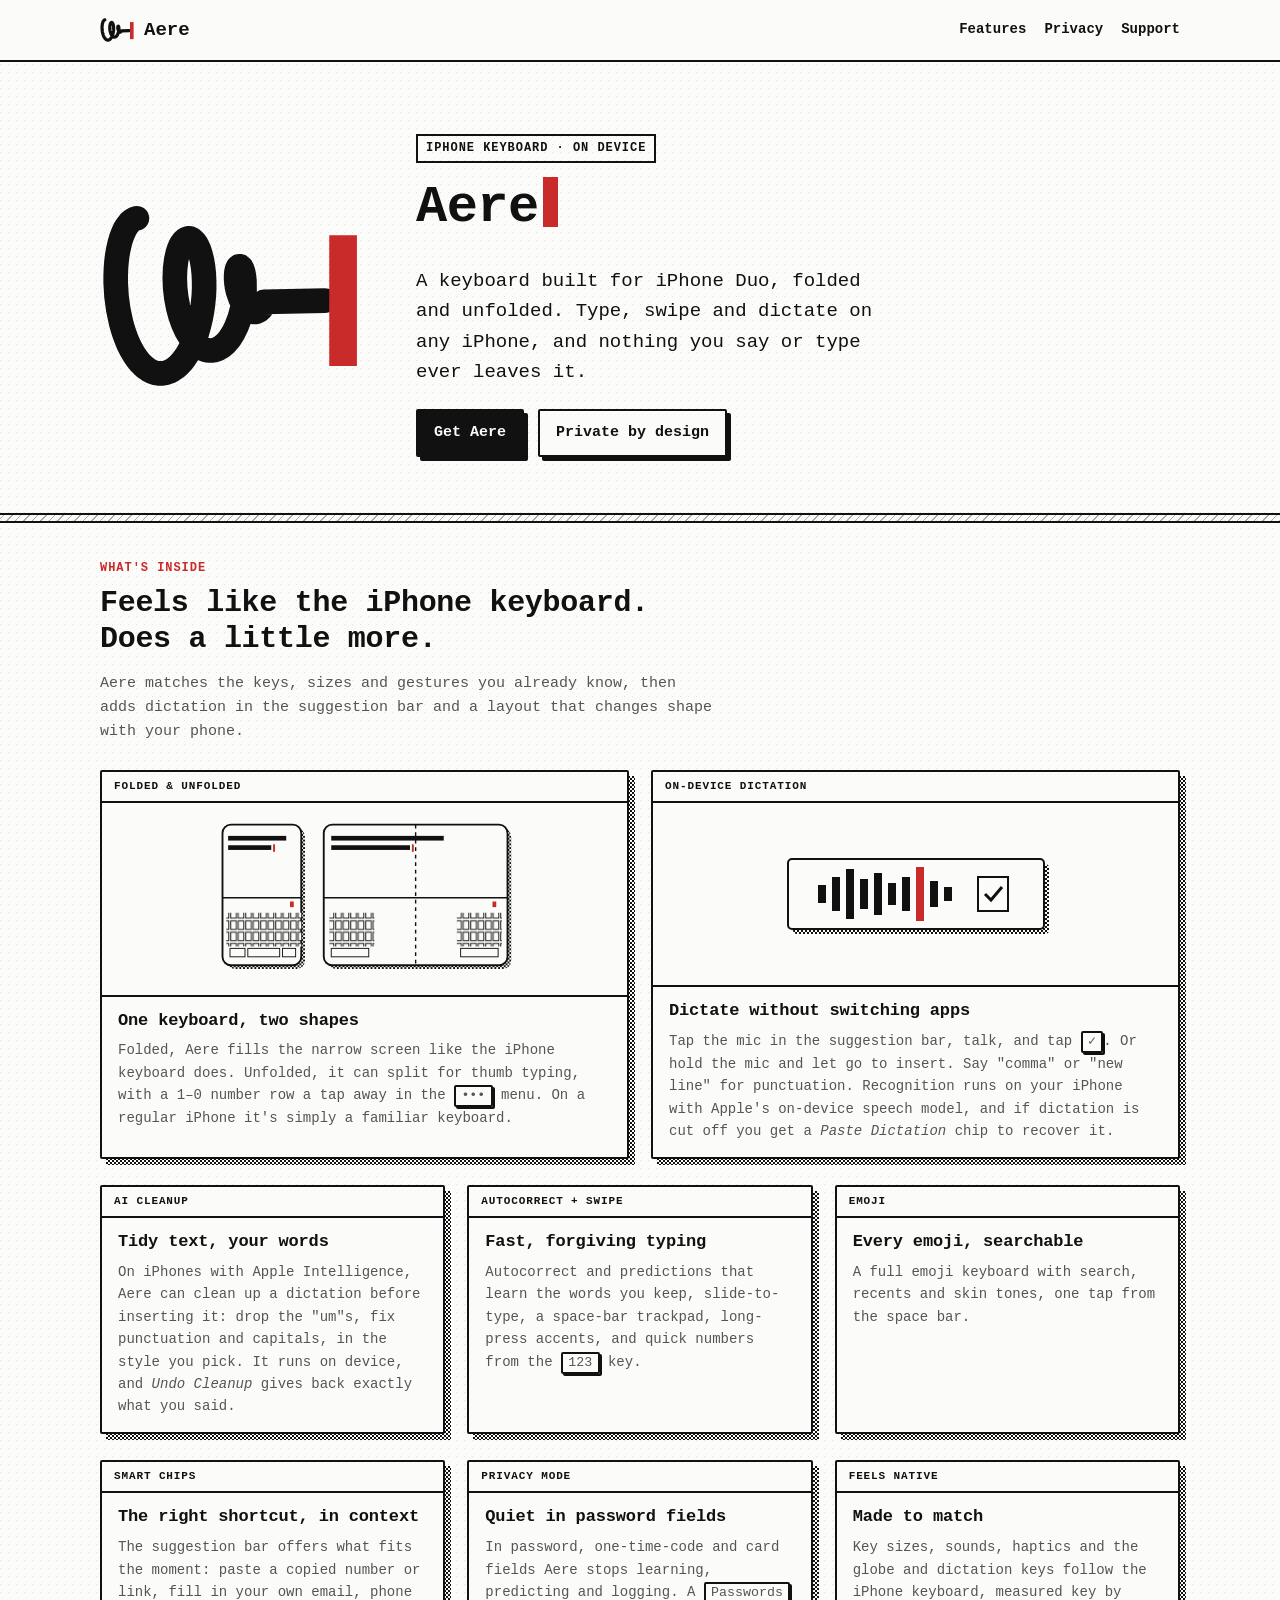
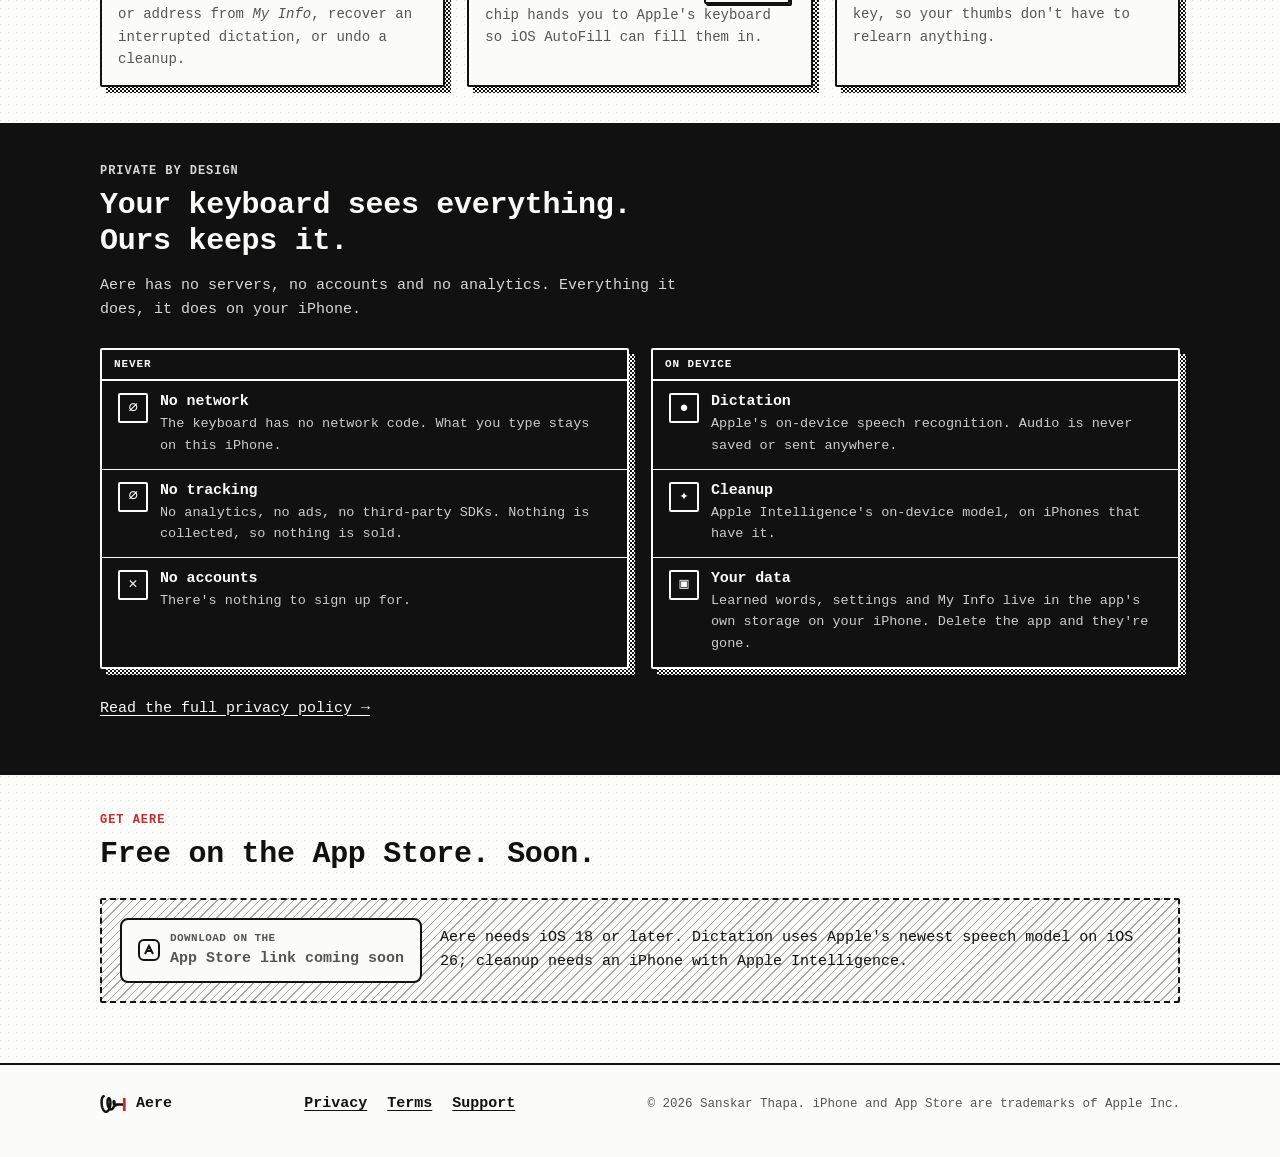
==== index.html @ fa25bbb8 "Publish Aere website" ====
<!doctype html>
<html lang="en">
<head>
  <meta charset="utf-8">
  <meta name="viewport" content="width=device-width, initial-scale=1">
  <title>Aere: a keyboard built for iPhone Duo</title>
  <meta name="description" content="Aere is an iPhone keyboard for foldable and regular iPhones, with on-device dictation, Apple Intelligence cleanup, autocorrect, swipe typing and emoji. Nothing leaves your iPhone.">
  <meta name="theme-color" content="#FBFBF9" media="(prefers-color-scheme: light)">
  <meta name="theme-color" content="#111111" media="(prefers-color-scheme: dark)">
  <link rel="icon" href="assets/favicon.svg" type="image/svg+xml">
  <link rel="icon" href="assets/favicon-32.png" sizes="32x32" type="image/png">
  <link rel="apple-touch-icon" href="assets/apple-touch-icon.png">
  <link rel="stylesheet" href="styles.css">
</head>
<body>
<a class="skip" href="#main">Skip to content</a>

<header class="site">
  <div class="wrap">
    <a class="brand" href="index.html"><img src="assets/mark.svg" alt="" width="34" height="34">Aere</a>
    <nav class="primary" aria-label="Primary">
      <ul>
        <li><a href="#features">Features</a></li>
        <li><a href="#private">Privacy</a></li>
        <li><a href="support.html">Support</a></li>
      </ul>
    </nav>
  </div>
</header>

<main id="main">

  <section class="hero" aria-labelledby="hero-title">
    <div class="wrap">
      <img class="hero-mark" src="assets/mark.svg" alt="Aere logo: a scribbled loop pulled into one straight line that ends at a red text cursor" width="260" height="260">
      <div>
        <span class="eyebrow">iPhone keyboard &middot; on device</span>
        <h1 id="hero-title">Aere<span class="cursor" aria-hidden="true"></span></h1>
        <p class="pitch">A keyboard built for iPhone Duo, folded and unfolded. Type, swipe and dictate on any iPhone, and nothing you say or type ever leaves it.</p>
        <div class="actions">
          <a class="button" href="#get">Get Aere</a>
          <a class="button ghost" href="#private">Private by design</a>
        </div>
      </div>
    </div>
  </section>

  <hr class="rule">

  <section id="features" aria-labelledby="features-title">
    <div class="wrap">
      <div class="intro">
        <span class="kicker">What's inside</span>
        <h2 id="features-title">Feels like the iPhone keyboard. Does a little more.</h2>
        <p>Aere matches the keys, sizes and gestures you already know, then adds dictation in the suggestion bar and a layout that changes shape with your phone.</p>
      </div>

      <div class="grid two wide">
        <article class="card feature">
          <span class="label">Folded &amp; unfolded</span>
          <div class="art" aria-hidden="true">
            <svg viewBox="0 0 320 170" role="presentation">
              <defs>
                <pattern id="keys" width="8" height="12" patternUnits="userSpaceOnUse">
                  <rect x="0.75" y="0.75" width="6" height="9" style="fill:var(--paper);stroke:var(--ink)" stroke-width="1"/>
                </pattern>
                <pattern id="chk" width="4" height="4" patternUnits="userSpaceOnUse">
                  <rect width="2" height="2" class="ink-fill"/><rect x="2" y="2" width="2" height="2" class="ink-fill"/>
                </pattern>
              </defs>
              <!-- folded -->
              <rect x="12" y="10" width="84" height="150" rx="9" fill="url(#chk)"/>
              <rect x="8" y="6" width="84" height="150" rx="9" class="paper-fill"/>
              <rect x="8" y="6" width="84" height="150" rx="9" class="ink-stroke" stroke-width="2"/>
              <rect x="14" y="18" width="62" height="5" class="ink-fill"/>
              <rect x="14" y="28" width="46" height="5" class="ink-fill"/>
              <rect x="62" y="27" width="2" height="8" class="accent-fill"/>
              <line x1="8" y1="84" x2="92" y2="84" class="ink-stroke" stroke-width="1.5"/>
              <rect x="80" y="88" width="4" height="6" class="accent-fill"/>
              <rect x="12" y="100" width="80" height="36" fill="url(#keys)"/>
              <rect x="16" y="138" width="16" height="9" class="ink-stroke"/>
              <rect x="35" y="138" width="34" height="9" class="ink-stroke"/>
              <rect x="72" y="138" width="14" height="9" class="ink-stroke"/>
              <!-- unfolded -->
              <rect x="120" y="10" width="196" height="150" rx="9" fill="url(#chk)"/>
              <rect x="116" y="6" width="196" height="150" rx="9" class="paper-fill"/>
              <rect x="116" y="6" width="196" height="150" rx="9" class="ink-stroke" stroke-width="2"/>
              <line x1="214" y1="6" x2="214" y2="156" class="ink-stroke" stroke-width="1.5" stroke-dasharray="4 4"/>
              <rect x="124" y="18" width="120" height="5" class="ink-fill"/>
              <rect x="124" y="28" width="84" height="5" class="ink-fill"/>
              <rect x="210" y="27" width="2" height="8" class="accent-fill"/>
              <line x1="116" y1="84" x2="312" y2="84" class="ink-stroke" stroke-width="1.5"/>
              <rect x="296" y="88" width="4" height="6" class="accent-fill"/>
              <rect x="122" y="100" width="48" height="36" fill="url(#keys)"/>
              <rect x="258" y="100" width="48" height="36" fill="url(#keys)"/>
              <rect x="124" y="138" width="40" height="9" class="ink-stroke"/>
              <rect x="262" y="138" width="40" height="9" class="ink-stroke"/>
            </svg>
          </div>
          <div class="body">
            <h3>One keyboard, two shapes</h3>
            <p>Folded, Aere fills the narrow screen like the iPhone keyboard does. Unfolded, it can split for thumb typing, with a 1&ndash;0 number row a tap away in the <kbd>&bull;&bull;&bull;</kbd> menu. On a regular iPhone it's simply a familiar keyboard.</p>
          </div>
        </article>

        <article class="card feature">
          <span class="label">On-device dictation</span>
          <div class="art" aria-hidden="true">
            <svg viewBox="0 0 300 150" role="presentation">
              <rect x="22" y="40" width="256" height="70" rx="4" fill="url(#chk)" transform="translate(5 5)"/>
              <rect x="22" y="40" width="256" height="70" rx="4" class="paper-fill"/>
              <rect x="22" y="40" width="256" height="70" rx="4" class="ink-stroke" stroke-width="2"/>
              <g class="ink-fill">
                <rect x="52" y="66" width="8" height="18"/><rect x="66" y="58" width="8" height="34"/>
                <rect x="80" y="50" width="8" height="50"/><rect x="94" y="60" width="8" height="30"/>
                <rect x="108" y="54" width="8" height="42"/><rect x="122" y="64" width="8" height="22"/>
                <rect x="136" y="58" width="8" height="34"/><rect x="164" y="62" width="8" height="26"/>
                <rect x="178" y="68" width="8" height="14"/>
              </g>
              <rect x="150" y="48" width="8" height="54" class="accent-fill"/>
              <rect x="212" y="58" width="30" height="34" class="ink-stroke" stroke-width="2"/>
              <path d="M219 75l6 6 11-13" class="ink-stroke" stroke-width="3"/>
            </svg>
          </div>
          <div class="body">
            <h3>Dictate without switching apps</h3>
            <p>Tap the mic in the suggestion bar, talk, and tap <kbd>&check;</kbd>. Or hold the mic and let go to insert. Say "comma" or "new line" for punctuation. Recognition runs on your iPhone with Apple's on-device speech model, and if dictation is cut off you get a <em>Paste Dictation</em> chip to recover it.</p>
          </div>
        </article>
      </div>

      <div class="grid three" style="margin-top:26px">
        <article class="card feature">
          <span class="label">AI cleanup</span>
          <div class="body">
            <h3>Tidy text, your words</h3>
            <p>On iPhones with Apple Intelligence, Aere can clean up a dictation before inserting it: drop the "um"s, fix punctuation and capitals, in the style you pick. It runs on device, and <em>Undo Cleanup</em> gives back exactly what you said.</p>
          </div>
        </article>
        <article class="card feature">
          <span class="label">Autocorrect + swipe</span>
          <div class="body">
            <h3>Fast, forgiving typing</h3>
            <p>Autocorrect and predictions that learn the words you keep, slide-to-type, a space-bar trackpad, long-press accents, and quick numbers from the <kbd>123</kbd> key.</p>
          </div>
        </article>
        <article class="card feature">
          <span class="label">Emoji</span>
          <div class="body">
            <h3>Every emoji, searchable</h3>
            <p>A full emoji keyboard with search, recents and skin tones, one tap from the space bar.</p>
          </div>
        </article>
        <article class="card feature">
          <span class="label">Smart chips</span>
          <div class="body">
            <h3>The right shortcut, in context</h3>
            <p>The suggestion bar offers what fits the moment: paste a copied number or link, fill in your own email, phone or address from <em>My Info</em>, recover an interrupted dictation, or undo a cleanup.</p>
          </div>
        </article>
        <article class="card feature">
          <span class="label">Privacy mode</span>
          <div class="body">
            <h3>Quiet in password fields</h3>
            <p>In password, one-time-code and card fields Aere stops learning, predicting and logging. A <kbd>Passwords</kbd> chip hands you to Apple's keyboard so iOS AutoFill can fill them in.</p>
          </div>
        </article>
        <article class="card feature">
          <span class="label">Feels native</span>
          <div class="body">
            <h3>Made to match</h3>
            <p>Key sizes, sounds, haptics and the globe and dictation keys follow the iPhone keyboard, measured key by key, so your thumbs don't have to relearn anything.</p>
          </div>
        </article>
      </div>
    </div>
  </section>

  <section id="private" class="private" aria-labelledby="private-title">
    <div class="wrap">
      <div class="intro">
        <span class="kicker">Private by design</span>
        <h2 id="private-title">Your keyboard sees everything. Ours keeps it.</h2>
        <p>Aere has no servers, no accounts and no analytics. Everything it does, it does on your iPhone.</p>
      </div>
      <div class="grid two">
        <div class="card">
          <span class="label">Never</span>
          <div class="row"><span class="tile" aria-hidden="true">&#x2300;</span><div><h3>No network</h3><p>The keyboard has no network code. What you type stays on this iPhone.</p></div></div>
          <div class="row"><span class="tile" aria-hidden="true">&#x2205;</span><div><h3>No tracking</h3><p>No analytics, no ads, no third-party SDKs. Nothing is collected, so nothing is sold.</p></div></div>
          <div class="row"><span class="tile" aria-hidden="true">&#x2715;</span><div><h3>No accounts</h3><p>There's nothing to sign up for.</p></div></div>
        </div>
        <div class="card">
          <span class="label">On device</span>
          <div class="row"><span class="tile" aria-hidden="true">&#x25CF;</span><div><h3>Dictation</h3><p>Apple's on-device speech recognition. Audio is never saved or sent anywhere.</p></div></div>
          <div class="row"><span class="tile" aria-hidden="true">&#x2726;</span><div><h3>Cleanup</h3><p>Apple Intelligence's on-device model, on iPhones that have it.</p></div></div>
          <div class="row"><span class="tile" aria-hidden="true">&#x25A3;</span><div><h3>Your data</h3><p>Learned words, settings and My Info live in the app's own storage on your iPhone. Delete the app and they're gone.</p></div></div>
        </div>
      </div>
      <p style="margin-top:28px"><a href="privacy.html">Read the full privacy policy &rarr;</a></p>
    </div>
  </section>

  <section id="get" aria-labelledby="get-title">
    <div class="wrap">
      <div class="intro">
        <span class="kicker">Get Aere</span>
        <h2 id="get-title">Free on the App Store. Soon.</h2>
      </div>
      <div class="store">
        <div class="badge" aria-label="App Store link coming soon">
          <svg width="22" height="22" viewBox="0 0 22 22" aria-hidden="true"><rect x="1" y="1" width="20" height="20" rx="5" class="ink-stroke" stroke-width="2"/><path d="M7 15l4-8 4 8M8.5 12h5" class="ink-stroke" stroke-width="2"/></svg>
          <div><span>DOWNLOAD ON THE</span>App Store link coming soon</div>
        </div>
        <p>Aere needs iOS 18 or later. Dictation uses Apple's newest speech model on iOS 26; cleanup needs an iPhone with Apple Intelligence.</p>
      </div>
    </div>
  </section>

</main>

<footer class="site">
  <div class="wrap">
    <a class="brand" href="index.html"><img src="assets/mark.svg" alt="" width="26" height="26">Aere</a>
    <nav aria-label="Footer">
      <ul>
        <li><a href="privacy.html">Privacy</a></li>
        <li><a href="terms.html">Terms</a></li>
        <li><a href="support.html">Support</a></li>
      </ul>
    </nav>
    <small>&copy; 2026 Sanskar Thapa. iPhone and App Store are trademarks of Apple Inc.</small>
  </div>
</footer>
</body>
</html>
---- styles.css ----
/* Aere website: the app's "Dither" style in plain CSS.
   Tokens mirror KeyboardDictation/DesignSystem.swift (Theme). No web fonts, no build step. */

:root {
  --paper: #FBFBF9;
  --ink: #111111;
  --ink-2: #555555;          /* secondary text, >= 4.5:1 on paper */
  --accent: #C92A2A;         /* links, highlights, >= 4.5:1 on paper */
  --warn: #A35400;
  --band: #F6E7D3;           /* the app's STATUS header band */
  --dot: rgb(17 17 17 / 0.10);
  --line: 2px;               /* the app's 1.5pt line at web scale */
  --thick: 3px;
  --shadow: 6px;
  --radius: 2px;
  --measure: 68ch;
  --mono: ui-monospace, "SF Mono", SFMono-Regular, Menlo, Monaco, Consolas, "Liberation Mono", "DejaVu Sans Mono", monospace;

  /* Dither vocabulary (DitherKind): 2x2 checkerboard (dense), sparse 4x4 (light), diagonal hatch. */
  --checker: repeating-conic-gradient(var(--ink) 0 25%, transparent 0 50%) 0 0 / 4px 4px;
  --light: radial-gradient(circle at 1px 1px, var(--ink) 0.9px, transparent 1px) 0 0 / 4px 4px;
  --hatch: repeating-linear-gradient(-45deg, rgb(17 17 17 / 0.35) 0 1px, transparent 1px 6px);
  --grid: conic-gradient(at 1px 1px, transparent 75%, var(--dot) 0) 0 0 / 8px 8px;
  color-scheme: light dark;
}

@media (prefers-color-scheme: dark) {
  :root {
    --paper: #111111;
    --ink: #F2F2EE;
    --ink-2: #A9A9A3;
    --accent: #FF6B6B;
    --warn: #FFA94D;
    --band: #3A2A14;
    --dot: rgb(242 242 238 / 0.10);
    --hatch: repeating-linear-gradient(-45deg, rgb(242 242 238 / 0.30) 0 1px, transparent 1px 6px);
  }
}

*, *::before, *::after { box-sizing: border-box; }

html { -webkit-text-size-adjust: 100%; text-size-adjust: 100%; }

body {
  margin: 0;
  font-family: var(--mono);
  font-size: 15px;
  line-height: 1.6;
  color: var(--ink);
  background: var(--grid), var(--paper);
  background-color: var(--paper);
  -webkit-font-smoothing: antialiased;
}

@media (prefers-reduced-transparency: reduce) {
  body { background: var(--paper); }
}

/* Every top-level block is its own stacking context so the hard shadows (z-index: -1)
   sit above the page but under the card they belong to. */
header.site, main, section, footer.site { isolation: isolate; }

a { color: var(--accent); text-underline-offset: 3px; text-decoration-thickness: 1px; }
a:hover { text-decoration-thickness: 2px; }
a:focus-visible, button:focus-visible, summary:focus-visible {
  outline: var(--thick) solid var(--accent);
  outline-offset: 3px;
}

h1, h2, h3 { line-height: 1.2; margin: 0 0 0.5em; letter-spacing: -0.01em; }
h1 { font-size: clamp(30px, 7vw, 52px); font-weight: 800; }
h2 { font-size: clamp(22px, 4.5vw, 30px); font-weight: 800; }
h3 { font-size: 17px; font-weight: 700; }
p { margin: 0 0 1em; }
code, kbd { font-family: inherit; font-size: 0.95em; }
kbd {
  display: inline-block;
  padding: 0 0.4em;
  border: var(--line) solid var(--ink);
  border-radius: var(--radius);
  box-shadow: 2px 2px 0 var(--ink);
  line-height: 1.35;
}

.skip {
  position: absolute; left: -999px; top: 8px;
  background: var(--ink); color: var(--paper); padding: 8px 12px; z-index: 10;
}
.skip:focus { left: 8px; }

.wrap { width: min(100% - 32px, 1080px); margin-inline: auto; }

/* ---------- Header ---------- */

header.site {
  background: var(--paper);
  border-bottom: var(--line) solid var(--ink);
  position: sticky; top: 0; z-index: 5;
}
header.site .wrap {
  display: flex; align-items: center; justify-content: space-between; gap: 12px;
  min-height: 60px; flex-wrap: wrap; padding-block: 8px;
}
.brand {
  display: inline-flex; align-items: center; gap: 10px;
  color: var(--ink); text-decoration: none; font-weight: 800; font-size: 19px;
}
.brand img { width: 34px; height: 34px; display: block; }
nav.primary ul { list-style: none; display: flex; flex-wrap: wrap; gap: 4px 18px; margin: 0; padding: 0; }
nav.primary a { color: var(--ink); text-decoration: none; font-weight: 600; font-size: 14px; }
nav.primary a:hover, nav.primary a[aria-current="page"] { text-decoration: underline; text-decoration-thickness: 2px; }

/* ---------- Cards (StyledSection) ---------- */

.card {
  position: relative;
  background: var(--paper);
  border: var(--line) solid var(--ink);
  border-radius: var(--radius);
}
.card::before {
  content: "";
  position: absolute;
  inset: calc(-1 * var(--line));
  transform: translate(var(--shadow), var(--shadow));
  background: var(--checker);
  z-index: -1;
  pointer-events: none;
}
.card > .label {
  display: block;
  margin: 0;
  padding: 6px 12px;
  font-size: 11px;
  font-weight: 800;
  letter-spacing: 0.08em;
  text-transform: uppercase;
  border-bottom: var(--line) solid var(--ink);
  background: var(--paper);
}
.card > .label.band { background: var(--band); }
.card > .body { padding: 14px 16px; }
.card > .body > :last-child { margin-bottom: 0; }

.row { padding: 12px 16px; border-top: 1px solid var(--ink); display: flex; gap: 12px; align-items: flex-start; }
.card > .label + .row { border-top: 0; }
.row h3 { margin: 0 0 2px; font-size: 15px; }
.row p { margin: 0; color: var(--ink-2); font-size: 13.5px; }

/* Icon tile like IconTile: square, outlined, glyph inside. */
.tile {
  flex: none; width: 30px; height: 30px;
  display: grid; place-items: center;
  border: var(--line) solid var(--ink); border-radius: var(--radius);
  font-size: 15px; line-height: 1; background: var(--paper);
}
.tile.on { background: var(--ink); color: var(--paper); }

/* ---------- Buttons ---------- */

.button {
  position: relative;
  display: inline-flex; align-items: center; gap: 8px;
  padding: 10px 16px;
  font: inherit; font-weight: 700;
  color: var(--paper); background: var(--ink);
  border: var(--line) solid var(--ink); border-radius: var(--radius);
  text-decoration: none;
  box-shadow: 4px 4px 0 var(--ink);
}
.button.ghost { color: var(--ink); background: var(--paper); }
.button:hover { transform: translate(-1px, -1px); box-shadow: 5px 5px 0 var(--ink); }
.button:active { transform: translate(2px, 2px); box-shadow: 2px 2px 0 var(--ink); }

/* ---------- Hero ---------- */

.hero { padding-block: 48px 40px; }
.hero .wrap { display: grid; gap: 32px; align-items: center; }
.hero-mark { width: min(220px, 52vw); height: auto; display: block; }
.hero .eyebrow {
  display: inline-block; font-size: 12px; font-weight: 800; letter-spacing: 0.08em; text-transform: uppercase;
  padding: 3px 8px; border: var(--line) solid var(--ink); margin-bottom: 14px;
}
.hero h1 .accent { color: var(--accent); }
.pitch { font-size: clamp(16px, 2.6vw, 19px); max-width: 40ch; }
.hero .actions { display: flex; flex-wrap: wrap; gap: 14px; margin-top: 22px; align-items: center; }
.cursor {
  display: inline-block; width: 0.5ch; height: 0.95em; background: var(--accent);
  vertical-align: -0.1em; margin-left: 4px; animation: blink 1.2s steps(1) infinite;
}
@keyframes blink { 50% { opacity: 0; } }
@media (prefers-reduced-motion: reduce) { .cursor { animation: none; } }

@media (min-width: 760px) {
  .hero { padding-block: 72px 56px; }
  .hero .wrap { grid-template-columns: auto 1fr; gap: 56px; }
  .hero-mark { width: 260px; }
}

/* ---------- Sections ---------- */

section { padding-block: 36px; }
section > .wrap > .intro { max-width: var(--measure); margin-bottom: 26px; }
section > .wrap > .intro p { color: var(--ink-2); }
.kicker {
  display: block; font-size: 12px; font-weight: 800; letter-spacing: 0.08em;
  text-transform: uppercase; color: var(--accent); margin-bottom: 6px;
}
.rule {
  height: 10px; border: 0; margin: 0;
  background: var(--hatch);
  border-block: var(--line) solid var(--ink);
}

.grid { display: grid; gap: 26px 22px; grid-template-columns: 1fr; }
@media (min-width: 640px) { .grid.two { grid-template-columns: 1fr 1fr; } }
@media (min-width: 960px) { .grid.three { grid-template-columns: repeat(3, 1fr); } .grid.two.wide { grid-template-columns: 1fr 1fr; } }
@media (min-width: 640px) and (max-width: 959px) { .grid.three { grid-template-columns: 1fr 1fr; } }

.feature .body p { color: var(--ink-2); font-size: 14px; }
.feature .body ul { margin: 0; padding-left: 1.2em; font-size: 14px; color: var(--ink-2); }
.feature .body li { margin-bottom: 4px; }
.feature .art { border-bottom: var(--line) solid var(--ink); padding: 16px; display: grid; place-items: center; min-height: 150px; background: var(--paper); }
.feature .art svg { width: 100%; max-width: 300px; height: auto; display: block; }

/* Device illustration colors (inline SVGs use currentColor + these classes). */
.ink-fill { fill: var(--ink); }
.paper-fill { fill: var(--paper); }
.accent-fill { fill: var(--accent); }
.ink-stroke { stroke: var(--ink); fill: none; }

/* Privacy block: inverted, like a "dense" on-state. */
.private {
  background: var(--ink); color: var(--paper);
  border-block: var(--thick) solid var(--ink);
}
.private a { color: var(--paper); }
.private .kicker { color: var(--paper); opacity: 0.85; }
.private .intro p { color: var(--paper) !important; opacity: 0.85; }
.private .card { background: var(--ink); border-color: var(--paper); color: var(--paper); }
.private .card::before { background: repeating-conic-gradient(var(--paper) 0 25%, transparent 0 50%) 0 0 / 4px 4px; }
.private .card > .label { background: var(--ink); border-color: var(--paper); }
.private .row { border-color: var(--paper); }
.private .row p { color: var(--paper); opacity: 0.8; }
.private .tile { border-color: var(--paper); background: var(--ink); }

/* App Store placeholder. */
.store {
  display: flex; flex-wrap: wrap; align-items: center; gap: 18px;
  padding: 18px; border: var(--line) dashed var(--ink); border-radius: var(--radius);
  background: var(--hatch), var(--paper);
}
.store .badge {
  display: inline-flex; align-items: center; gap: 10px;
  padding: 10px 16px; min-width: 200px;
  border: var(--line) solid var(--ink); border-radius: 8px;
  background: var(--paper); color: var(--ink-2); font-weight: 700;
}
.store .badge span { display: block; font-size: 11px; font-weight: 600; letter-spacing: 0.04em; }
.store p { margin: 0; flex: 1 1 220px; }

/* ---------- Long-form pages (privacy, terms, support) ---------- */

.doc { padding-block: 40px 56px; }
.doc .card > .body { padding: 20px clamp(16px, 4vw, 36px) 28px; }
.doc article { max-width: var(--measure); }
.doc h1 { font-size: clamp(28px, 6vw, 40px); }
.doc h2 {
  font-size: 18px; margin-top: 2em; padding-top: 1em;
  border-top: 1px dashed var(--ink);
}
.doc h3 { margin-top: 1.4em; font-size: 15.5px; }
.doc ul, .doc ol { padding-left: 1.3em; }
.doc li { margin-bottom: 0.45em; }
.meta { color: var(--ink-2); font-size: 13.5px; }
.placeholder { background: var(--band); padding: 0 0.25em; border-radius: var(--radius); }
.summary { margin: 18px 0 8px; }
.summary .row p { font-size: 13.5px; }
.doc .row h3 { margin-top: 0; font-size: 15px; }
.toc { font-size: 14px; }
.toc ol { margin: 0; }
.caps { text-transform: uppercase; font-size: 13.5px; }

/* FAQ */
details {
  border: var(--line) solid var(--ink); border-radius: var(--radius);
  background: var(--paper); margin-bottom: 14px;
}
details + details { margin-top: 0; }
summary {
  cursor: pointer; list-style: none; padding: 12px 16px; font-weight: 700;
  display: flex; justify-content: space-between; gap: 12px;
}
summary::-webkit-details-marker { display: none; }
summary::after { content: "+"; font-weight: 800; }
details[open] summary { border-bottom: 1px solid var(--ink); background: var(--band); }
details[open] summary::after { content: "\2212"; }
details > div { padding: 12px 16px 4px; }
details > div ol, details > div ul { padding-left: 1.3em; }

/* ---------- Footer ---------- */

footer.site { border-top: var(--line) solid var(--ink); padding-block: 26px 40px; margin-top: 24px; background: var(--paper); }
footer.site .wrap { display: flex; flex-wrap: wrap; gap: 14px 28px; align-items: center; justify-content: space-between; }
footer.site ul { list-style: none; display: flex; flex-wrap: wrap; gap: 6px 20px; margin: 0; padding: 0; }
footer.site a { color: var(--ink); font-weight: 600; }
footer.site small { color: var(--ink-2); font-size: 12.5px; }
footer.site .brand { font-size: 15px; }
footer.site .brand img { width: 26px; height: 26px; }
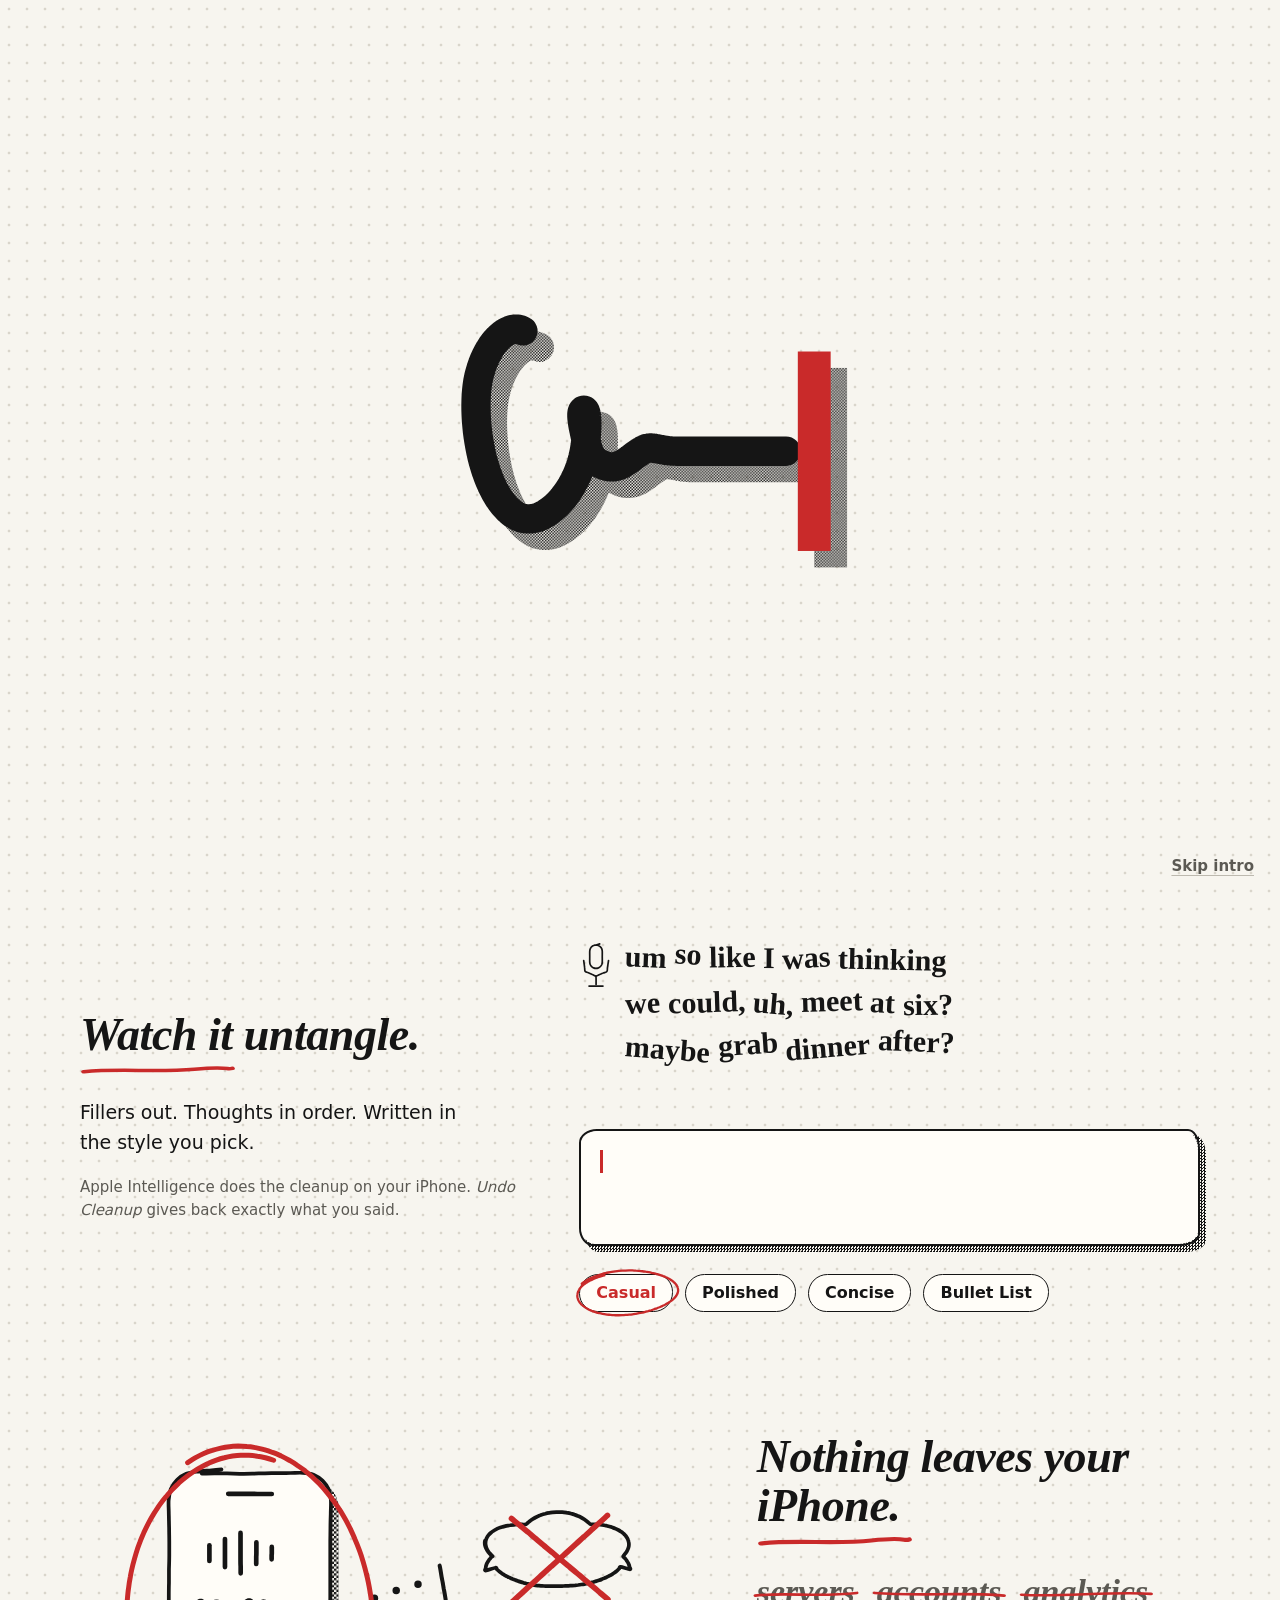
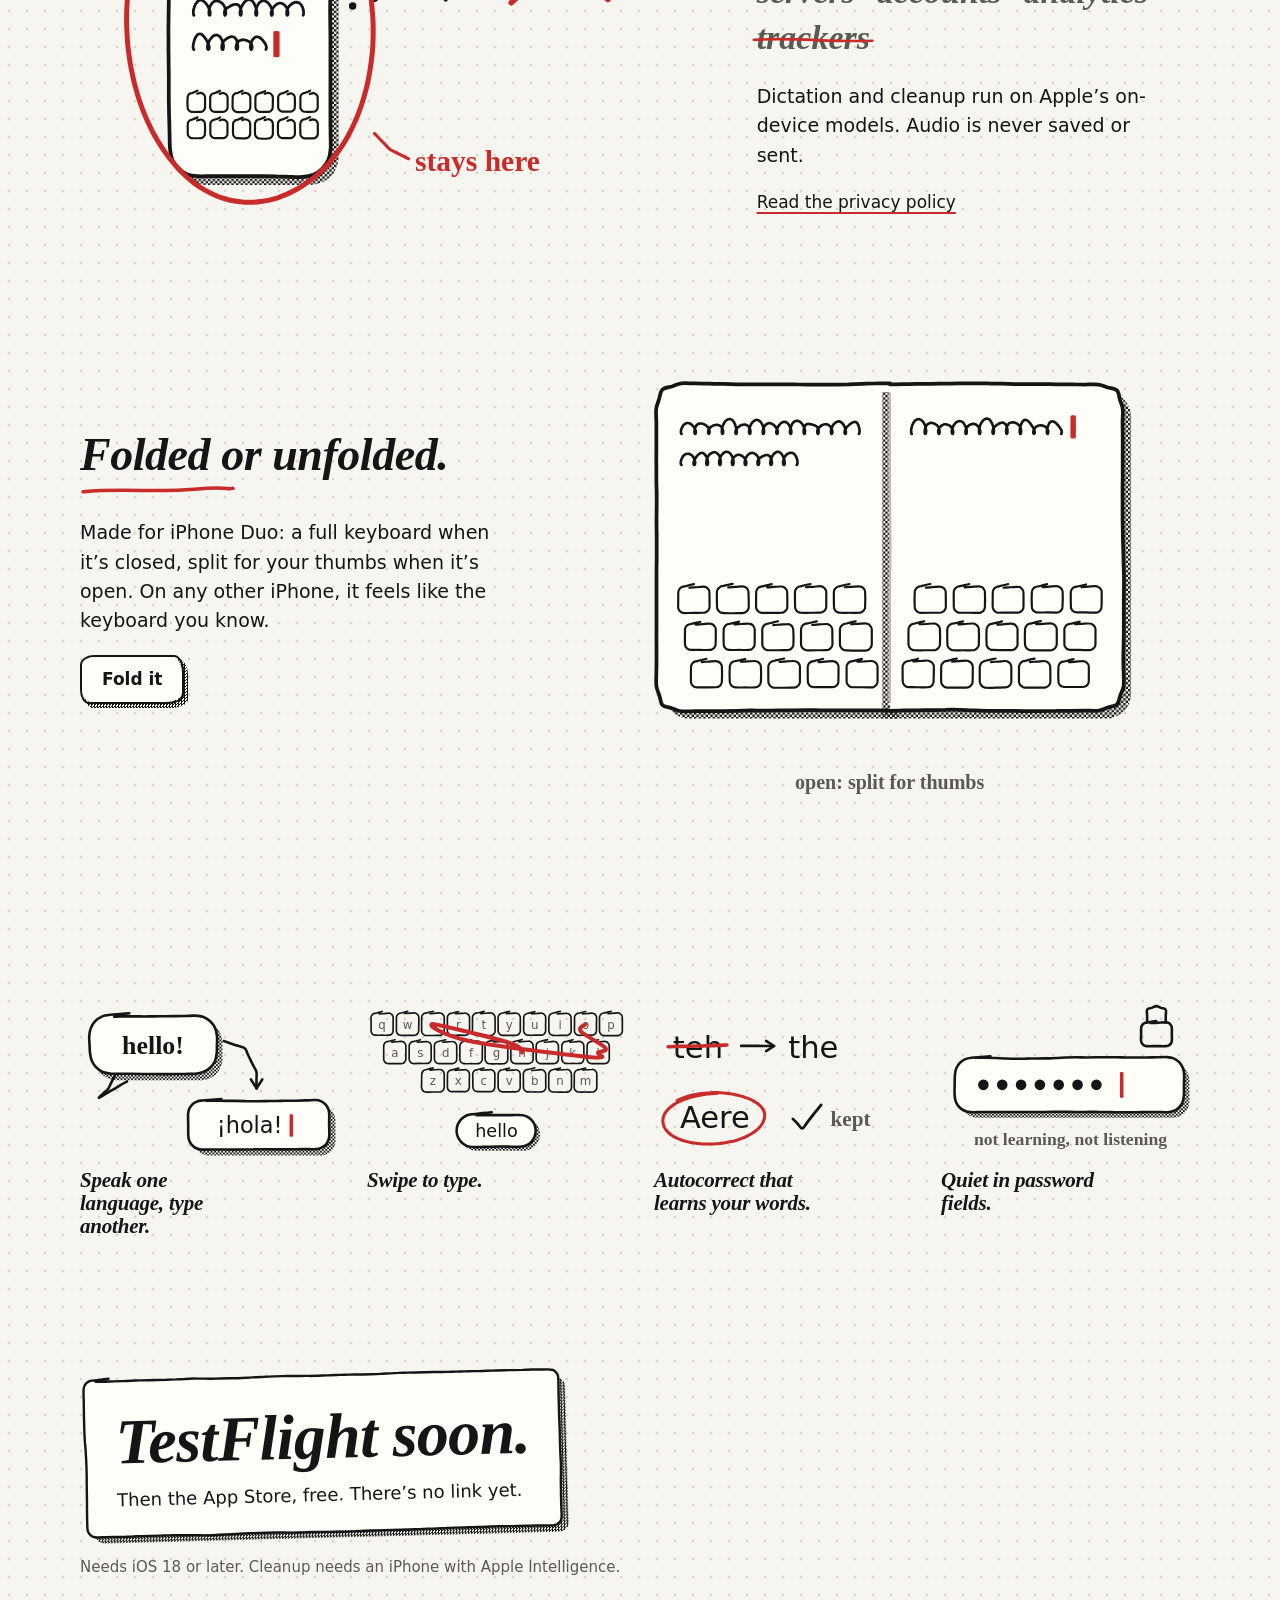
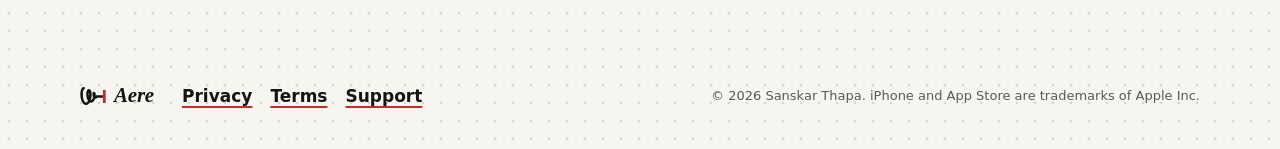
==== commit 9148e44d: "Redesign: animated Scribble site" ====
--- a/index.html
+++ b/index.html
@@ -2,26 +2,51 @@
 <html lang="en">
 <head>
   <meta charset="utf-8">
-  <meta name="viewport" content="width=device-width, initial-scale=1">
-  <title>Aere: a keyboard built for iPhone Duo</title>
-  <meta name="description" content="Aere is an iPhone keyboard for foldable and regular iPhones, with on-device dictation, Apple Intelligence cleanup, autocorrect, swipe typing and emoji. Nothing leaves your iPhone.">
-  <meta name="theme-color" content="#FBFBF9" media="(prefers-color-scheme: light)">
-  <meta name="theme-color" content="#111111" media="(prefers-color-scheme: dark)">
+  <meta name="viewport" content="width=device-width, initial-scale=1, viewport-fit=cover">
+  <title>Aere: say it messy, send it clean</title>
+  <meta name="description" content="Aere is a private iPhone keyboard. Dictate the way you talk and it writes clean, concise text, on your iPhone. No servers, no accounts, no analytics.">
+  <meta name="theme-color" content="#F7F5EF" media="(prefers-color-scheme: light)">
+  <meta name="theme-color" content="#141413" media="(prefers-color-scheme: dark)">
   <link rel="icon" href="assets/favicon.svg" type="image/svg+xml">
   <link rel="icon" href="assets/favicon-32.png" sizes="32x32" type="image/png">
   <link rel="apple-touch-icon" href="assets/apple-touch-icon.png">
   <link rel="stylesheet" href="styles.css">
+  <script>
+    /* Hide-then-draw only when the script can run; undo it if site.js never arrives. */
+    (function (d) {
+      var h = d.documentElement; h.classList.add('js');
+      try {
+        if (sessionStorage.getItem('aere-wipe')) h.classList.add('wipe-in');
+        else if (!sessionStorage.getItem('aere-intro') && !location.hash &&
+                 !matchMedia('(prefers-reduced-motion: reduce)').matches) h.classList.add('intro-pending');
+      } catch (e) {}
+      setTimeout(function () { if (!window.__aere) h.classList.remove('js', 'wipe-in', 'intro-pending'); }, 2500);
+    })(document);
+  </script>
+  <script src="site.js" defer></script>
 </head>
 <body>
 <a class="skip" href="#main">Skip to content</a>
 
+<!-- Shared fills for the drawings (checkerboard shadow). -->
+<svg class="defs" width="0" height="0" aria-hidden="true" focusable="false">
+  <defs>
+    <pattern id="chk" width="3" height="3" patternUnits="userSpaceOnUse">
+      <rect class="chk" width="1.5" height="1.5"/><rect class="chk" x="1.5" y="1.5" width="1.5" height="1.5"/>
+    </pattern>
+    <pattern id="chk-big" width="5" height="5" patternUnits="userSpaceOnUse">
+      <rect class="chk" width="2.5" height="2.5"/><rect class="chk" x="2.5" y="2.5" width="2.5" height="2.5"/>
+    </pattern>
+  </defs>
+</svg>
+
 <header class="site">
   <div class="wrap">
-    <a class="brand" href="index.html"><img src="assets/mark.svg" alt="" width="34" height="34">Aere</a>
-    <nav class="primary" aria-label="Primary">
+    <a class="brand" href="index.html" aria-label="Aere home"><img src="assets/mark.svg" alt="" width="30" height="30"><span>Aere</span></a>
+    <nav aria-label="Primary">
       <ul>
-        <li><a href="#features">Features</a></li>
-        <li><a href="#private">Privacy</a></li>
+        <li><a href="#how">How it works</a></li>
+        <li><a href="privacy.html">Privacy</a></li>
         <li><a href="support.html">Support</a></li>
       </ul>
     </nav>
@@ -30,190 +55,102 @@
 
 <main id="main">
 
-  <section class="hero" aria-labelledby="hero-title">
+  <section class="hero scene" id="top" aria-labelledby="hero-title">
     <div class="wrap">
-      <img class="hero-mark" src="assets/mark.svg" alt="Aere logo: a scribbled loop pulled into one straight line that ends at a red text cursor" width="260" height="260">
-      <div>
-        <span class="eyebrow">iPhone keyboard &middot; on device</span>
-        <h1 id="hero-title">Aere<span class="cursor" aria-hidden="true"></span></h1>
-        <p class="pitch">A keyboard built for iPhone Duo, folded and unfolded. Type, swipe and dictate on any iPhone, and nothing you say or type ever leaves it.</p>
-        <div class="actions">
-          <a class="button" href="#get">Get Aere</a>
-          <a class="button ghost" href="#private">Private by design</a>
+      <h1 class="headline" id="hero-title"><span class="l">Say it messy.</span> <span class="l">Send it clean.</span></h1>
+      <p class="hand margin-note" aria-hidden="true">that&rsquo;s the whole idea
+        <svg viewBox="0 0 90 60" data-art="note-arrow"></svg></p>
+      <p class="sub wr" style="--d:.15s">An iPhone keyboard that turns the way you talk into tidy text. On your phone, never a server.</p>
+      <div class="cta fade" style="--d:.35s">
+        <a class="btn" href="#how">See how it works</a>
+        <p class="soon-tag"><span class="hand">TestFlight soon</span></p>
+      </div>
+    </div>
+    <svg class="divider" viewBox="0 0 640 60" preserveAspectRatio="xMidYMid meet" data-art="divider" aria-hidden="true" style="--d:.4s"></svg>
+  </section>
+
+  <section class="demo" id="how" aria-labelledby="how-title">
+    <div class="wrap split">
+      <div class="copy scene">
+        <h2 class="h wr" id="how-title">Watch it untangle.</h2>
+        <p class="lede fade" style="--d:.2s">Fillers out. Thoughts in order. Written in the style you pick.</p>
+        <p class="small fade" style="--d:.35s">Apple Intelligence does the cleanup on your iPhone. <em>Undo Cleanup</em> gives back exactly what you said.</p>
+      </div>
+
+      <figure class="stage scene" data-demo>
+        <div class="said" aria-hidden="true">
+          <svg class="mic" viewBox="0 0 44 64" data-art="mic"></svg>
+          <p class="hand words">
+            <span class="w f">um</span> <span class="w f">so</span> <span class="w f">like</span> <span class="w">I</span> <span class="w">was</span> <span class="w">thinking</span> <span class="w">we</span> <span class="w">could,</span> <span class="w f">uh,</span> <span class="w">meet</span> <span class="w">at</span> <span class="w">six?</span> <span class="w">maybe</span> <span class="w">grab</span> <span class="w">dinner</span> <span class="w">after?</span>
+          </p>
         </div>
+        <svg class="arrow" viewBox="0 0 60 56" data-art="arrow" aria-hidden="true"></svg>
+        <div class="field sheet" aria-hidden="true"><span class="out"></span><span class="caret"></span></div>
+        <div class="chips" role="radiogroup" aria-label="Cleanup style">
+          <button type="button" class="chip" role="radio" aria-checked="true" data-style="casual">Casual</button>
+          <button type="button" class="chip" role="radio" aria-checked="false" tabindex="-1" data-style="polished">Polished</button>
+          <button type="button" class="chip" role="radio" aria-checked="false" tabindex="-1" data-style="concise">Concise</button>
+          <button type="button" class="chip" role="radio" aria-checked="false" tabindex="-1" data-style="bullets">Bullet List</button>
+        </div>
+        <figcaption class="sr-only">You say: &ldquo;um so like I was thinking we could, uh, meet at six? maybe grab dinner after?&rdquo; Aere writes, in the Casual style: &ldquo;Meet at six? Maybe grab dinner after?&rdquo;</figcaption>
+        <p class="sr-only" aria-live="polite" data-live></p>
+      </figure>
+    </div>
+  </section>
+
+  <section class="private" id="private" aria-labelledby="private-title">
+    <div class="wrap split flip">
+      <div class="copy scene">
+        <h2 class="h wr" id="private-title">Nothing leaves your iPhone.</h2>
+        <ul class="nos" aria-label="What Aere doesn't have">
+          <li style="--k:0"><span class="sr-only">No </span><span class="struck">servers<svg viewBox="0 0 100 20" preserveAspectRatio="none" aria-hidden="true"><path class="ink red draw" pathLength="1" d="M2 12 C30 8 62 14 98 9"/></svg></span></li>
+          <li style="--k:1"><span class="sr-only">No </span><span class="struck">accounts<svg viewBox="0 0 100 20" preserveAspectRatio="none" aria-hidden="true"><path class="ink red draw" pathLength="1" d="M2 9 C34 13 66 8 98 12"/></svg></span></li>
+          <li style="--k:2"><span class="sr-only">No </span><span class="struck">analytics<svg viewBox="0 0 100 20" preserveAspectRatio="none" aria-hidden="true"><path class="ink red draw" pathLength="1" d="M2 11 C28 14 70 7 98 10"/></svg></span></li>
+          <li style="--k:3"><span class="sr-only">No </span><span class="struck">trackers<svg viewBox="0 0 100 20" preserveAspectRatio="none" aria-hidden="true"><path class="ink red draw" pathLength="1" d="M2 10 C36 7 64 13 98 11"/></svg></span></li>
+        </ul>
+        <p class="lede fade" style="--d:1.2s">Dictation and cleanup run on Apple&rsquo;s on-device models. Audio is never saved or sent.</p>
+        <p class="fade" style="--d:1.35s"><a href="privacy.html">Read the privacy policy</a></p>
+      </div>
+      <div class="art-wrap scene">
+        <svg class="art" viewBox="0 0 360 250" data-art="privacy" aria-hidden="true"></svg>
       </div>
     </div>
   </section>
 
-  <hr class="rule">
-
-  <section id="features" aria-labelledby="features-title">
-    <div class="wrap">
-      <div class="intro">
-        <span class="kicker">What's inside</span>
-        <h2 id="features-title">Feels like the iPhone keyboard. Does a little more.</h2>
-        <p>Aere matches the keys, sizes and gestures you already know, then adds dictation in the suggestion bar and a layout that changes shape with your phone.</p>
+  <section class="duo" id="duo" aria-labelledby="duo-title">
+    <div class="wrap split">
+      <div class="copy scene">
+        <h2 class="h wr" id="duo-title">Folded or unfolded.</h2>
+        <p class="lede fade" style="--d:.2s">Made for iPhone Duo: a full keyboard when it&rsquo;s closed, split for your thumbs when it&rsquo;s open. On any other iPhone, it feels like the keyboard you know.</p>
+        <p class="fade" style="--d:.3s"><button type="button" class="btn ghost" data-fold>Fold it</button></p>
       </div>
-
-      <div class="grid two wide">
-        <article class="card feature">
-          <span class="label">Folded &amp; unfolded</span>
-          <div class="art" aria-hidden="true">
-            <svg viewBox="0 0 320 170" role="presentation">
-              <defs>
-                <pattern id="keys" width="8" height="12" patternUnits="userSpaceOnUse">
-                  <rect x="0.75" y="0.75" width="6" height="9" style="fill:var(--paper);stroke:var(--ink)" stroke-width="1"/>
-                </pattern>
-                <pattern id="chk" width="4" height="4" patternUnits="userSpaceOnUse">
-                  <rect width="2" height="2" class="ink-fill"/><rect x="2" y="2" width="2" height="2" class="ink-fill"/>
-                </pattern>
-              </defs>
-              <!-- folded -->
-              <rect x="12" y="10" width="84" height="150" rx="9" fill="url(#chk)"/>
-              <rect x="8" y="6" width="84" height="150" rx="9" class="paper-fill"/>
-              <rect x="8" y="6" width="84" height="150" rx="9" class="ink-stroke" stroke-width="2"/>
-              <rect x="14" y="18" width="62" height="5" class="ink-fill"/>
-              <rect x="14" y="28" width="46" height="5" class="ink-fill"/>
-              <rect x="62" y="27" width="2" height="8" class="accent-fill"/>
-              <line x1="8" y1="84" x2="92" y2="84" class="ink-stroke" stroke-width="1.5"/>
-              <rect x="80" y="88" width="4" height="6" class="accent-fill"/>
-              <rect x="12" y="100" width="80" height="36" fill="url(#keys)"/>
-              <rect x="16" y="138" width="16" height="9" class="ink-stroke"/>
-              <rect x="35" y="138" width="34" height="9" class="ink-stroke"/>
-              <rect x="72" y="138" width="14" height="9" class="ink-stroke"/>
-              <!-- unfolded -->
-              <rect x="120" y="10" width="196" height="150" rx="9" fill="url(#chk)"/>
-              <rect x="116" y="6" width="196" height="150" rx="9" class="paper-fill"/>
-              <rect x="116" y="6" width="196" height="150" rx="9" class="ink-stroke" stroke-width="2"/>
-              <line x1="214" y1="6" x2="214" y2="156" class="ink-stroke" stroke-width="1.5" stroke-dasharray="4 4"/>
-              <rect x="124" y="18" width="120" height="5" class="ink-fill"/>
-              <rect x="124" y="28" width="84" height="5" class="ink-fill"/>
-              <rect x="210" y="27" width="2" height="8" class="accent-fill"/>
-              <line x1="116" y1="84" x2="312" y2="84" class="ink-stroke" stroke-width="1.5"/>
-              <rect x="296" y="88" width="4" height="6" class="accent-fill"/>
-              <rect x="122" y="100" width="48" height="36" fill="url(#keys)"/>
-              <rect x="258" y="100" width="48" height="36" fill="url(#keys)"/>
-              <rect x="124" y="138" width="40" height="9" class="ink-stroke"/>
-              <rect x="262" y="138" width="40" height="9" class="ink-stroke"/>
-            </svg>
-          </div>
-          <div class="body">
-            <h3>One keyboard, two shapes</h3>
-            <p>Folded, Aere fills the narrow screen like the iPhone keyboard does. Unfolded, it can split for thumb typing, with a 1&ndash;0 number row a tap away in the <kbd>&bull;&bull;&bull;</kbd> menu. On a regular iPhone it's simply a familiar keyboard.</p>
-          </div>
-        </article>
-
-        <article class="card feature">
-          <span class="label">On-device dictation</span>
-          <div class="art" aria-hidden="true">
-            <svg viewBox="0 0 300 150" role="presentation">
-              <rect x="22" y="40" width="256" height="70" rx="4" fill="url(#chk)" transform="translate(5 5)"/>
-              <rect x="22" y="40" width="256" height="70" rx="4" class="paper-fill"/>
-              <rect x="22" y="40" width="256" height="70" rx="4" class="ink-stroke" stroke-width="2"/>
-              <g class="ink-fill">
-                <rect x="52" y="66" width="8" height="18"/><rect x="66" y="58" width="8" height="34"/>
-                <rect x="80" y="50" width="8" height="50"/><rect x="94" y="60" width="8" height="30"/>
-                <rect x="108" y="54" width="8" height="42"/><rect x="122" y="64" width="8" height="22"/>
-                <rect x="136" y="58" width="8" height="34"/><rect x="164" y="62" width="8" height="26"/>
-                <rect x="178" y="68" width="8" height="14"/>
-              </g>
-              <rect x="150" y="48" width="8" height="54" class="accent-fill"/>
-              <rect x="212" y="58" width="30" height="34" class="ink-stroke" stroke-width="2"/>
-              <path d="M219 75l6 6 11-13" class="ink-stroke" stroke-width="3"/>
-            </svg>
-          </div>
-          <div class="body">
-            <h3>Dictate without switching apps</h3>
-            <p>Tap the mic in the suggestion bar, talk, and tap <kbd>&check;</kbd>. Or hold the mic and let go to insert. Say "comma" or "new line" for punctuation. Recognition runs on your iPhone with Apple's on-device speech model, and if dictation is cut off you get a <em>Paste Dictation</em> chip to recover it.</p>
-          </div>
-        </article>
-      </div>
-
-      <div class="grid three" style="margin-top:26px">
-        <article class="card feature">
-          <span class="label">AI cleanup</span>
-          <div class="body">
-            <h3>Tidy text, your words</h3>
-            <p>On iPhones with Apple Intelligence, Aere can clean up a dictation before inserting it: drop the "um"s, fix punctuation and capitals, in the style you pick. It runs on device, and <em>Undo Cleanup</em> gives back exactly what you said.</p>
-          </div>
-        </article>
-        <article class="card feature">
-          <span class="label">Autocorrect + swipe</span>
-          <div class="body">
-            <h3>Fast, forgiving typing</h3>
-            <p>Autocorrect and predictions that learn the words you keep, slide-to-type, a space-bar trackpad, long-press accents, and quick numbers from the <kbd>123</kbd> key.</p>
-          </div>
-        </article>
-        <article class="card feature">
-          <span class="label">Emoji</span>
-          <div class="body">
-            <h3>Every emoji, searchable</h3>
-            <p>A full emoji keyboard with search, recents and skin tones, one tap from the space bar.</p>
-          </div>
-        </article>
-        <article class="card feature">
-          <span class="label">Smart chips</span>
-          <div class="body">
-            <h3>The right shortcut, in context</h3>
-            <p>The suggestion bar offers what fits the moment: paste a copied number or link, fill in your own email, phone or address from <em>My Info</em>, recover an interrupted dictation, or undo a cleanup.</p>
-          </div>
-        </article>
-        <article class="card feature">
-          <span class="label">Privacy mode</span>
-          <div class="body">
-            <h3>Quiet in password fields</h3>
-            <p>In password, one-time-code and card fields Aere stops learning, predicting and logging. A <kbd>Passwords</kbd> chip hands you to Apple's keyboard so iOS AutoFill can fill them in.</p>
-          </div>
-        </article>
-        <article class="card feature">
-          <span class="label">Feels native</span>
-          <div class="body">
-            <h3>Made to match</h3>
-            <p>Key sizes, sounds, haptics and the globe and dictation keys follow the iPhone keyboard, measured key by key, so your thumbs don't have to relearn anything.</p>
-          </div>
-        </article>
+      <div class="art-wrap scene" data-duo>
+        <svg class="art" viewBox="0 0 360 260" data-art="duo" aria-hidden="true"></svg>
+        <p class="hand duo-label" aria-hidden="true"><span class="open">open: split for thumbs</span><span class="closed">closed: the whole keyboard</span></p>
       </div>
     </div>
   </section>
 
-  <section id="private" class="private" aria-labelledby="private-title">
+  <section class="extras" aria-labelledby="extras-title">
     <div class="wrap">
-      <div class="intro">
-        <span class="kicker">Private by design</span>
-        <h2 id="private-title">Your keyboard sees everything. Ours keeps it.</h2>
-        <p>Aere has no servers, no accounts and no analytics. Everything it does, it does on your iPhone.</p>
-      </div>
-      <div class="grid two">
-        <div class="card">
-          <span class="label">Never</span>
-          <div class="row"><span class="tile" aria-hidden="true">&#x2300;</span><div><h3>No network</h3><p>The keyboard has no network code. What you type stays on this iPhone.</p></div></div>
-          <div class="row"><span class="tile" aria-hidden="true">&#x2205;</span><div><h3>No tracking</h3><p>No analytics, no ads, no third-party SDKs. Nothing is collected, so nothing is sold.</p></div></div>
-          <div class="row"><span class="tile" aria-hidden="true">&#x2715;</span><div><h3>No accounts</h3><p>There's nothing to sign up for.</p></div></div>
-        </div>
-        <div class="card">
-          <span class="label">On device</span>
-          <div class="row"><span class="tile" aria-hidden="true">&#x25CF;</span><div><h3>Dictation</h3><p>Apple's on-device speech recognition. Audio is never saved or sent anywhere.</p></div></div>
-          <div class="row"><span class="tile" aria-hidden="true">&#x2726;</span><div><h3>Cleanup</h3><p>Apple Intelligence's on-device model, on iPhones that have it.</p></div></div>
-          <div class="row"><span class="tile" aria-hidden="true">&#x25A3;</span><div><h3>Your data</h3><p>Learned words, settings and My Info live in the app's own storage on your iPhone. Delete the app and they're gone.</p></div></div>
-        </div>
-      </div>
-      <p style="margin-top:28px"><a href="privacy.html">Read the full privacy policy &rarr;</a></p>
+      <h2 class="h wr scene" id="extras-title">And the everyday stuff.</h2>
+      <ul class="vigs">
+        <li class="scene"><svg viewBox="0 0 220 130" data-art="translate" aria-hidden="true"></svg><h3>Speak one language, type another.</h3></li>
+        <li class="scene"><svg viewBox="0 0 220 130" data-art="swipe" aria-hidden="true"></svg><h3>Swipe to type.</h3></li>
+        <li class="scene"><svg viewBox="0 0 220 130" data-art="learn" aria-hidden="true"></svg><h3>Autocorrect that learns your words.</h3></li>
+        <li class="scene"><svg viewBox="0 0 220 130" data-art="secure" aria-hidden="true"></svg><h3>Quiet in password fields.</h3></li>
+      </ul>
     </div>
   </section>
 
-  <section id="get" aria-labelledby="get-title">
+  <section class="get scene" id="get" aria-labelledby="get-title">
     <div class="wrap">
-      <div class="intro">
-        <span class="kicker">Get Aere</span>
-        <h2 id="get-title">Free on the App Store. Soon.</h2>
+      <div class="stamp">
+        <svg class="stamp-edge" data-art="stamp" aria-hidden="true"></svg>
+        <h2 id="get-title">TestFlight soon.</h2>
+        <p>Then the App Store, free. There&rsquo;s no link yet.</p>
       </div>
-      <div class="store">
-        <div class="badge" aria-label="App Store link coming soon">
-          <svg width="22" height="22" viewBox="0 0 22 22" aria-hidden="true"><rect x="1" y="1" width="20" height="20" rx="5" class="ink-stroke" stroke-width="2"/><path d="M7 15l4-8 4 8M8.5 12h5" class="ink-stroke" stroke-width="2"/></svg>
-          <div><span>DOWNLOAD ON THE</span>App Store link coming soon</div>
-        </div>
-        <p>Aere needs iOS 18 or later. Dictation uses Apple's newest speech model on iOS 26; cleanup needs an iPhone with Apple Intelligence.</p>
-      </div>
+      <p class="small fade" style="--d:.6s">Needs iOS 18 or later. Cleanup needs an iPhone with Apple Intelligence.</p>
     </div>
   </section>
 
@@ -221,7 +158,7 @@
 
 <footer class="site">
   <div class="wrap">
-    <a class="brand" href="index.html"><img src="assets/mark.svg" alt="" width="26" height="26">Aere</a>
+    <a class="brand" href="index.html" aria-label="Aere home"><img src="assets/mark.svg" alt="" width="26" height="26"><span>Aere</span></a>
     <nav aria-label="Footer">
       <ul>
         <li><a href="privacy.html">Privacy</a></li>
--- a/styles.css
+++ b/styles.css
@@ -1,309 +1,499 @@
-/* Aere website: the app's "Dither" style in plain CSS.
-   Tokens mirror KeyboardDictation/DesignSystem.swift (Theme). No web fonts, no build step. */
+/* Aere website: the app's "Scribble" style. Black marker on warm paper, one red pen, checker shadows.
+   Tokens mirror KeyboardDictation/Scribble/ScribbleKit.swift. System fonts only; no build step.
+   Motion vocabulary (see DESIGN.md): ink-on (.draw), write-in (.wr), fade (.fade), type, strike, boil. */
 
 :root {
-  --paper: #FBFBF9;
-  --ink: #111111;
-  --ink-2: #555555;          /* secondary text, >= 4.5:1 on paper */
-  --accent: #C92A2A;         /* links, highlights, >= 4.5:1 on paper */
-  --warn: #A35400;
-  --band: #F6E7D3;           /* the app's STATUS header band */
-  --dot: rgb(17 17 17 / 0.10);
-  --line: 2px;               /* the app's 1.5pt line at web scale */
-  --thick: 3px;
-  --shadow: 6px;
-  --radius: 2px;
-  --measure: 68ch;
-  --mono: ui-monospace, "SF Mono", SFMono-Regular, Menlo, Monaco, Consolas, "Liberation Mono", "DejaVu Sans Mono", monospace;
-
-  /* Dither vocabulary (DitherKind): 2x2 checkerboard (dense), sparse 4x4 (light), diagonal hatch. */
-  --checker: repeating-conic-gradient(var(--ink) 0 25%, transparent 0 50%) 0 0 / 4px 4px;
-  --light: radial-gradient(circle at 1px 1px, var(--ink) 0.9px, transparent 1px) 0 0 / 4px 4px;
-  --hatch: repeating-linear-gradient(-45deg, rgb(17 17 17 / 0.35) 0 1px, transparent 1px 6px);
-  --grid: conic-gradient(at 1px 1px, transparent 75%, var(--dot) 0) 0 0 / 8px 8px;
+  --paper: #F7F5EF;
+  --card: #FFFDF8;
+  --ink: #151515;
+  --ink-2: #5B5953;
+  --faint: #BDB9AF;
+  --accent: #C92A2A;
+  --dots: #D9D5CB;
+  --on-ink: #F7F5EF;
+
+  --serif: ui-serif, "New York", "Iowan Old Style", "Palatino Linotype", Palatino, Georgia, serif;
+  --round: ui-rounded, "SF Pro Rounded", system-ui, -apple-system, "Segoe UI", Roboto, sans-serif;
+  --hand: "Noteworthy", "Bradley Hand", "Segoe Print", "Chalkboard SE", cursive;
+
+  --pen: cubic-bezier(.3, 0, .2, 1);
+  --move: cubic-bezier(.6, 0, .2, 1);
+  --checker: repeating-conic-gradient(var(--ink) 0 25%, transparent 0 50%) 0 0 / 3px 3px;
+  --rough: 18px 12px 20px 14px / 14px 20px 12px 18px;
+  --rough-sm: 12px 8px 13px 9px / 9px 13px 8px 12px;
+  --gutter: 16px;
   color-scheme: light dark;
 }
 
 @media (prefers-color-scheme: dark) {
   :root {
-    --paper: #111111;
-    --ink: #F2F2EE;
-    --ink-2: #A9A9A3;
+    --paper: #141413;
+    --card: #1D1D1B;
+    --ink: #F2F0E8;
+    --ink-2: #A8A59C;
+    --faint: #4D4B46;
     --accent: #FF6B6B;
-    --warn: #FFA94D;
-    --band: #3A2A14;
-    --dot: rgb(242 242 238 / 0.10);
-    --hatch: repeating-linear-gradient(-45deg, rgb(242 242 238 / 0.30) 0 1px, transparent 1px 6px);
+    --dots: #2E2D2A;
+    --on-ink: #141413;
   }
 }
 
 *, *::before, *::after { box-sizing: border-box; }
-
-html { -webkit-text-size-adjust: 100%; text-size-adjust: 100%; }
+html { -webkit-text-size-adjust: 100%; text-size-adjust: 100%; scroll-behavior: smooth; }
 
 body {
   margin: 0;
-  font-family: var(--mono);
-  font-size: 15px;
-  line-height: 1.6;
+  font: 17px/1.55 var(--round);
   color: var(--ink);
-  background: var(--grid), var(--paper);
   background-color: var(--paper);
+  background-image: radial-gradient(circle at 9px 9px, var(--dots) 1.1px, transparent 1.7px);
+  background-size: 18px 18px;
   -webkit-font-smoothing: antialiased;
-}
-
-@media (prefers-reduced-transparency: reduce) {
-  body { background: var(--paper); }
-}
-
-/* Every top-level block is its own stacking context so the hard shadows (z-index: -1)
-   sit above the page but under the card they belong to. */
-header.site, main, section, footer.site { isolation: isolate; }
-
-a { color: var(--accent); text-underline-offset: 3px; text-decoration-thickness: 1px; }
-a:hover { text-decoration-thickness: 2px; }
-a:focus-visible, button:focus-visible, summary:focus-visible {
-  outline: var(--thick) solid var(--accent);
-  outline-offset: 3px;
-}
-
-h1, h2, h3 { line-height: 1.2; margin: 0 0 0.5em; letter-spacing: -0.01em; }
-h1 { font-size: clamp(30px, 7vw, 52px); font-weight: 800; }
-h2 { font-size: clamp(22px, 4.5vw, 30px); font-weight: 800; }
-h3 { font-size: 17px; font-weight: 700; }
+  overflow-x: hidden;
+}
+
+::selection { background: var(--accent); color: var(--card); }
+
+a { color: var(--ink); text-decoration-color: var(--accent); text-decoration-thickness: 2px; text-underline-offset: 4px; }
+a:hover { color: var(--accent); }
+:focus-visible { outline: 3px solid var(--accent); outline-offset: 3px; border-radius: 4px; }
+
+h1, h2, h3 { font-family: var(--serif); font-style: italic; font-weight: 700; line-height: 1.08; letter-spacing: -0.01em; margin: 0 0 .5em; }
+h2 { font-size: clamp(30px, 6.4vw, 46px); }
+h3 { font-size: 22px; }
 p { margin: 0 0 1em; }
-code, kbd { font-family: inherit; font-size: 0.95em; }
-kbd {
-  display: inline-block;
-  padding: 0 0.4em;
-  border: var(--line) solid var(--ink);
-  border-radius: var(--radius);
-  box-shadow: 2px 2px 0 var(--ink);
-  line-height: 1.35;
-}
-
-.skip {
-  position: absolute; left: -999px; top: 8px;
-  background: var(--ink); color: var(--paper); padding: 8px 12px; z-index: 10;
-}
+em { font-style: italic; }
+kbd { font: inherit; font-size: .9em; padding: 0 .4em; border: 1.75px solid var(--ink); border-radius: var(--rough-sm); box-shadow: 2px 2px 0 var(--ink); }
+
+.wrap { width: min(100% - 2 * var(--gutter), 1120px); margin-inline: auto; }
+.sr-only { position: absolute !important; width: 1px; height: 1px; padding: 0; margin: -1px; overflow: hidden; clip: rect(0 0 0 0); white-space: nowrap; border: 0; }
+.skip { position: absolute; left: -999px; top: 8px; z-index: 70; background: var(--ink); color: var(--paper); padding: 8px 14px; border-radius: 8px; }
 .skip:focus { left: 8px; }
-
-.wrap { width: min(100% - 32px, 1080px); margin-inline: auto; }
-
-/* ---------- Header ---------- */
-
-header.site {
-  background: var(--paper);
-  border-bottom: var(--line) solid var(--ink);
-  position: sticky; top: 0; z-index: 5;
-}
-header.site .wrap {
-  display: flex; align-items: center; justify-content: space-between; gap: 12px;
-  min-height: 60px; flex-wrap: wrap; padding-block: 8px;
-}
-.brand {
-  display: inline-flex; align-items: center; gap: 10px;
-  color: var(--ink); text-decoration: none; font-weight: 800; font-size: 19px;
-}
-.brand img { width: 34px; height: 34px; display: block; }
-nav.primary ul { list-style: none; display: flex; flex-wrap: wrap; gap: 4px 18px; margin: 0; padding: 0; }
-nav.primary a { color: var(--ink); text-decoration: none; font-weight: 600; font-size: 14px; }
-nav.primary a:hover, nav.primary a[aria-current="page"] { text-decoration: underline; text-decoration-thickness: 2px; }
-
-/* ---------- Cards (StyledSection) ---------- */
-
-.card {
+.defs { position: absolute; width: 0; height: 0; overflow: hidden; }
+.chk { fill: var(--ink); }
+.hand { font-family: var(--hand); font-weight: 700; font-style: normal; }
+.small { font-size: 15px; color: var(--ink-2); }
+.lede { font-size: 19px; max-width: 34ch; }
+main, section, header.site, footer.site { isolation: isolate; }
+
+/* ---------- Ink primitives ---------- */
+
+.ink { fill: none; stroke: var(--ink); stroke-width: 2.2; stroke-linecap: round; stroke-linejoin: round; }
+.ink.red { stroke: var(--accent); }
+.ink.faint { stroke: var(--faint); }
+.ink.thin { stroke-width: 1.4; }
+.fill-card { fill: var(--card); }
+.fill-ink { fill: var(--ink); }
+.fill-red { fill: var(--accent); }
+.fill-chk { fill: url(#chk); }
+svg text { fill: var(--ink); font-family: var(--round); }
+svg text.hand { font-family: var(--hand); font-weight: 700; }
+svg text.red { fill: var(--accent); }
+svg text.dim { fill: var(--ink-2); }
+
+/* Drawing on: paths carry pathLength="1"; --d delay, --t duration. Hidden only when JS runs. */
+.js .draw {
+  stroke-dasharray: 1 1.02;
+  stroke-dashoffset: 1;
+  opacity: 0;
+  transition: stroke-dashoffset var(--t, .6s) var(--pen) var(--d, 0s), opacity 0s linear var(--d, 0s);
+}
+.js .on .draw, .js .draw.on { stroke-dashoffset: 0; opacity: 1; }
+
+.js .seq {
+  stroke-dasharray: 1 1.02;
+  stroke-dashoffset: 1;
+  opacity: 0;
+  transition: stroke-dashoffset var(--t, .4s) var(--pen) var(--d, 0s), opacity 0s linear var(--d, 0s);
+}
+.js .scratched .w .seq, .js .arrowed .arrow .seq { stroke-dashoffset: 0; opacity: 1; }
+
+.js .pop { opacity: 0; transition: opacity .35s ease var(--d, 0s); }
+.js .on .pop { opacity: 1; }
+
+/* Writing in: a left-to-right reveal, like the pen moving across. */
+.wr { transition: clip-path var(--t, .7s) var(--pen) var(--d, 0s); }
+.js .wr { clip-path: inset(-25% 102% -35% -4%); }
+.js .on .wr, .js .wr.on { clip-path: inset(-25% -4% -35% -4%); }
+
+.fade { transition: opacity .6s ease var(--d, 0s), transform .6s var(--pen) var(--d, 0s); }
+.js .fade { opacity: 0; transform: translateY(6px); }
+.js .on .fade, .js .fade.on { opacity: 1; transform: none; }
+
+/* Section headings: a short red marker underline that draws itself under the start of the line. */
+.h::after, .doc article > h1:first-child::after {
+  content: "";
+  display: block;
+  width: min(3.4em, 60%);
+  height: .22em;
+  margin-top: .12em;
+  background: var(--accent);
+  -webkit-mask: url("data:image/svg+xml,%3Csvg xmlns='http://www.w3.org/2000/svg' viewBox='0 0 120 12' preserveAspectRatio='none'%3E%3Cpath d='M3 8 C30 4 60 9 88 5 S112 6 117 4' fill='none' stroke='black' stroke-width='4.2' stroke-linecap='round'/%3E%3C/svg%3E") center / 100% 100% no-repeat;
+  mask: url("data:image/svg+xml,%3Csvg xmlns='http://www.w3.org/2000/svg' viewBox='0 0 120 12' preserveAspectRatio='none'%3E%3Cpath d='M3 8 C30 4 60 9 88 5 S112 6 117 4' fill='none' stroke='black' stroke-width='4.2' stroke-linecap='round'/%3E%3C/svg%3E") center / 100% 100% no-repeat;
+  transition: clip-path .55s var(--pen) calc(var(--d, 0s) + .45s);
+}
+.js .h::after, .js .paper article > h1:first-child::after { clip-path: inset(0 100% 0 0); }
+.js .on .h::after, .js .h.on::after, .js .paper.on article > h1:first-child::after { clip-path: inset(0 0 0 0); }
+
+/* ---------- Paper surfaces ---------- */
+
+.sheet {
   position: relative;
-  background: var(--paper);
-  border: var(--line) solid var(--ink);
-  border-radius: var(--radius);
-}
-.card::before {
+  isolation: isolate;
+  border: 2px solid var(--ink);
+  border-radius: var(--rough);
+}
+/* Face on ::after (over the shadow), so the sheet looks the same in or out of a stacking context. */
+.sheet::after { content: ""; position: absolute; inset: 0; z-index: -1; border-radius: inherit; background: var(--card); }
+.sheet::before {
   content: "";
   position: absolute;
-  inset: calc(-1 * var(--line));
-  transform: translate(var(--shadow), var(--shadow));
+  inset: -2px;
+  transform: translate(6px, 6px);
+  border-radius: inherit;
   background: var(--checker);
   z-index: -1;
-  pointer-events: none;
-}
-.card > .label {
-  display: block;
-  margin: 0;
-  padding: 6px 12px;
-  font-size: 11px;
-  font-weight: 800;
-  letter-spacing: 0.08em;
-  text-transform: uppercase;
-  border-bottom: var(--line) solid var(--ink);
-  background: var(--paper);
-}
-.card > .label.band { background: var(--band); }
-.card > .body { padding: 14px 16px; }
-.card > .body > :last-child { margin-bottom: 0; }
-
-.row { padding: 12px 16px; border-top: 1px solid var(--ink); display: flex; gap: 12px; align-items: flex-start; }
-.card > .label + .row { border-top: 0; }
-.row h3 { margin: 0 0 2px; font-size: 15px; }
-.row p { margin: 0; color: var(--ink-2); font-size: 13.5px; }
-
-/* Icon tile like IconTile: square, outlined, glyph inside. */
-.tile {
-  flex: none; width: 30px; height: 30px;
-  display: grid; place-items: center;
-  border: var(--line) solid var(--ink); border-radius: var(--radius);
-  font-size: 15px; line-height: 1; background: var(--paper);
-}
-.tile.on { background: var(--ink); color: var(--paper); }
-
-/* ---------- Buttons ---------- */
-
-.button {
+}
+
+.btn {
   position: relative;
   display: inline-flex; align-items: center; gap: 8px;
+  font: 600 17px/1 var(--round);
+  color: var(--on-ink);
+  --face: var(--ink);
+  isolation: isolate;
+  border: 2px solid var(--ink);
+  border-radius: 14px 10px 16px 9px / 10px 16px 9px 14px;
+  padding: 14px 20px;
+  text-decoration: none;
+  cursor: pointer;
+  transition: transform .15s var(--move);
+}
+.btn::before {
+  content: ""; position: absolute; inset: -2px; z-index: -1;
+  border-radius: inherit; background: var(--checker); transform: translate(4px, 4px);
+  transition: transform .15s var(--move);
+}
+/* Face on ::after, checker shadow on ::before: both under the label, the face over the shadow. */
+.btn::after { content: ""; position: absolute; inset: 0; z-index: -1; border-radius: inherit; background: var(--face); }
+.btn:hover { color: var(--on-ink); transform: translate(-1px, -1px); }
+.btn:hover::before { transform: translate(5px, 5px); }
+.btn:active { transform: translate(3px, 3px); }
+.btn:active::before { transform: translate(1px, 1px); }
+.btn.ghost { --face: var(--card); color: var(--ink); }
+.btn.ghost:hover { color: var(--ink); }
+
+/* ---------- Header / footer ---------- */
+
+header.site .wrap { display: flex; align-items: center; justify-content: space-between; gap: 12px; padding-block: 14px; }
+.brand { display: inline-flex; align-items: center; gap: 8px; text-decoration: none; color: var(--ink); }
+.brand img { display: block; width: 30px; height: 30px; }
+.brand span { font: italic 700 25px/1 var(--serif); letter-spacing: -.01em; }
+header.site nav ul, footer.site nav ul { list-style: none; margin: 0; padding: 0; display: flex; flex-wrap: wrap; gap: 4px 18px; }
+header.site nav a { font-weight: 600; font-size: 15px; text-decoration: none; }
+header.site nav a:hover, header.site nav a[aria-current="page"] { text-decoration: underline; text-decoration-color: var(--accent); text-decoration-thickness: 2px; }
+@media (max-width: 400px) { header.site nav ul { gap: 4px 12px; } header.site nav a { font-size: 14px; } }
+
+footer.site { margin-top: 40px; padding-block: 28px 40px; border-top: 0; }
+footer.site .wrap { display: grid; gap: 14px; }
+footer.site .brand span { font-size: 21px; }
+footer.site .brand img { width: 26px; height: 26px; }
+footer.site nav a { font-weight: 600; }
+footer.site small { color: var(--ink-2); font-size: 13px; }
+@media (min-width: 760px) {
+  footer.site .wrap { grid-template-columns: auto 1fr auto; align-items: center; gap: 28px; }
+}
+
+/* ---------- Hero ---------- */
+
+.hero { padding-block: clamp(36px, 9vw, 104px) 12px; position: relative; }
+.hero .wrap { position: relative; }
+.headline {
+  position: relative;
+  font-size: clamp(48px, 15.5vw, 120px);
+  line-height: 1.02;
+  letter-spacing: -.025em;
+  margin: 0 0 .32em;
+  max-width: 11ch;
+}
+.headline .l { display: block; }
+.headline .wd { white-space: nowrap; }
+.js .headline .ch { visibility: hidden; }
+.js .headline .ch.v, .js .headline.typed .ch { visibility: visible; }
+.caret, .headline .caret {
+  display: inline-block;
+  width: .09em; min-width: 3px;
+  height: .9em;
+  background: var(--accent);
+  vertical-align: -.08em;
+  margin-left: .04em;
+  animation: blink 1.06s steps(1, end) infinite;
+}
+.headline .caret { position: absolute; left: 0; top: 0; margin: 0; vertical-align: 0; height: .78em; will-change: transform; }
+.js .headline .caret { opacity: 0; }
+.js .headline .caret.shown { opacity: 1; }
+.headline .caret.typing, .caret.typing { animation: none; }
+html:not(.js) .headline .caret { position: static; display: inline-block; }
+@keyframes blink { 0%, 50% { opacity: 1; } 50.01%, 100% { opacity: 0; } }
+
+.sub { font-size: clamp(19px, 2.4vw, 23px); max-width: 30ch; color: var(--ink); }
+.cta { display: flex; flex-wrap: wrap; align-items: center; gap: 18px 26px; margin-top: 26px; }
+.soon-tag { margin: 0; }
+.soon-tag .hand {
+  display: inline-block; font-size: 19px; color: var(--accent);
+  padding: 6px 14px; border: 2px dashed var(--accent); border-radius: var(--rough-sm);
+  transform: rotate(-3deg);
+}
+
+.margin-note { display: none; }
+@media (min-width: 1100px) {
+  .margin-note {
+    display: block; position: absolute; left: 800px; top: 33%;
+    font-size: 22px; color: var(--ink-2); transform: rotate(-4deg); margin: 0;
+  }
+  .margin-note svg { position: absolute; width: 90px; height: 60px; left: -96px; top: 18px; overflow: visible; }
+  .js .margin-note { opacity: 0; transition: opacity .4s ease .9s; }
+  .js .on .margin-note { opacity: 1; }
+}
+
+.divider { display: block; width: min(100% - 2 * var(--gutter), 1120px); height: auto; margin: clamp(36px, 7vw, 72px) auto 0; overflow: visible; }
+
+/* ---------- Two-column sections ---------- */
+
+section.demo, section.private, section.duo, section.extras, section.get { padding-block: clamp(56px, 10vw, 120px) 0; }
+.split { display: grid; gap: 28px; align-items: center; }
+@media (min-width: 900px) {
+  .split { grid-template-columns: 5fr 7fr; gap: 56px; }
+  .split.flip > :first-child { order: 2; }
+  .split.flip { grid-template-columns: 7fr 5fr; }
+}
+.art-wrap { position: relative; }
+.art { display: block; width: 100%; height: auto; max-width: 560px; margin-inline: auto; overflow: visible; }
+
+/* ---------- Demo ---------- */
+
+.stage { margin: 0; display: grid; gap: 6px; justify-items: start; }
+.said { display: flex; gap: 12px; align-items: flex-start; width: 100%; }
+.said .mic { flex: none; width: 34px; height: auto; margin-top: 6px; overflow: visible; }
+.words { margin: 0; font-size: clamp(22px, 5.4vw, 30px); line-height: 1.45; color: var(--ink); max-width: 22ch; }
+.w { display: inline-block; position: relative; transform: translateY(var(--y, 0)) rotate(var(--r, 0deg)); transition: transform .5s var(--move), opacity .4s ease; }
+.js .stage .w { opacity: 0; transition: transform .5s var(--move), opacity .25s ease calc(var(--i, 0) * 75ms); }
+.js .stage.speaking .w { opacity: 1; }
+.stage.straight .w { transform: none; transition-delay: calc(var(--i, 0) * 18ms); }
+.stage.straight .w.f { opacity: .34; transform: none; }
+.w svg { position: absolute; left: -6%; top: 8%; width: 112%; height: 84%; overflow: visible; pointer-events: none; }
+.w svg path { stroke-width: 2.6; }
+.mic .wave { transition: opacity .3s ease; opacity: 0; }
+.stage.listening .mic .wave { animation: wave 1s ease-in-out infinite; }
+.stage.listening .mic .wave + .wave { animation-delay: .2s; }
+@keyframes wave { 0%, 100% { opacity: .2; } 50% { opacity: 1; } }
+
+.stage .arrow { width: 54px; height: auto; margin-left: 46px; overflow: visible; }
+.field {
+  width: 100%;
+  min-height: 5.3em;
+  padding: 16px 18px;
+  font-size: clamp(19px, 4.6vw, 22px);
+  line-height: 1.4;
+  white-space: pre-line;
+  margin-bottom: 16px;
+}
+.field .caret { height: 1.05em; vertical-align: -.2em; }
+
+.chips { display: flex; flex-wrap: wrap; gap: 10px 12px; padding-top: 6px; }
+.chip {
+  position: relative;
+  font: 600 16px/1 var(--round); color: var(--ink);
+  background: var(--card);
+  border: 1.75px solid var(--ink);
+  border-radius: 999px 900px 999px 950px;
   padding: 10px 16px;
-  font: inherit; font-weight: 700;
-  color: var(--paper); background: var(--ink);
-  border: var(--line) solid var(--ink); border-radius: var(--radius);
-  text-decoration: none;
-  box-shadow: 4px 4px 0 var(--ink);
-}
-.button.ghost { color: var(--ink); background: var(--paper); }
-.button:hover { transform: translate(-1px, -1px); box-shadow: 5px 5px 0 var(--ink); }
-.button:active { transform: translate(2px, 2px); box-shadow: 2px 2px 0 var(--ink); }
-
-/* ---------- Hero ---------- */
-
-.hero { padding-block: 48px 40px; }
-.hero .wrap { display: grid; gap: 32px; align-items: center; }
-.hero-mark { width: min(220px, 52vw); height: auto; display: block; }
-.hero .eyebrow {
-  display: inline-block; font-size: 12px; font-weight: 800; letter-spacing: 0.08em; text-transform: uppercase;
-  padding: 3px 8px; border: var(--line) solid var(--ink); margin-bottom: 14px;
-}
-.hero h1 .accent { color: var(--accent); }
-.pitch { font-size: clamp(16px, 2.6vw, 19px); max-width: 40ch; }
-.hero .actions { display: flex; flex-wrap: wrap; gap: 14px; margin-top: 22px; align-items: center; }
-.cursor {
-  display: inline-block; width: 0.5ch; height: 0.95em; background: var(--accent);
-  vertical-align: -0.1em; margin-left: 4px; animation: blink 1.2s steps(1) infinite;
-}
-@keyframes blink { 50% { opacity: 0; } }
-@media (prefers-reduced-motion: reduce) { .cursor { animation: none; } }
-
-@media (min-width: 760px) {
-  .hero { padding-block: 72px 56px; }
-  .hero .wrap { grid-template-columns: auto 1fr; gap: 56px; }
-  .hero-mark { width: 260px; }
-}
-
-/* ---------- Sections ---------- */
-
-section { padding-block: 36px; }
-section > .wrap > .intro { max-width: var(--measure); margin-bottom: 26px; }
-section > .wrap > .intro p { color: var(--ink-2); }
-.kicker {
-  display: block; font-size: 12px; font-weight: 800; letter-spacing: 0.08em;
-  text-transform: uppercase; color: var(--accent); margin-bottom: 6px;
-}
-.rule {
-  height: 10px; border: 0; margin: 0;
-  background: var(--hatch);
-  border-block: var(--line) solid var(--ink);
-}
-
-.grid { display: grid; gap: 26px 22px; grid-template-columns: 1fr; }
-@media (min-width: 640px) { .grid.two { grid-template-columns: 1fr 1fr; } }
-@media (min-width: 960px) { .grid.three { grid-template-columns: repeat(3, 1fr); } .grid.two.wide { grid-template-columns: 1fr 1fr; } }
-@media (min-width: 640px) and (max-width: 959px) { .grid.three { grid-template-columns: 1fr 1fr; } }
-
-.feature .body p { color: var(--ink-2); font-size: 14px; }
-.feature .body ul { margin: 0; padding-left: 1.2em; font-size: 14px; color: var(--ink-2); }
-.feature .body li { margin-bottom: 4px; }
-.feature .art { border-bottom: var(--line) solid var(--ink); padding: 16px; display: grid; place-items: center; min-height: 150px; background: var(--paper); }
-.feature .art svg { width: 100%; max-width: 300px; height: auto; display: block; }
-
-/* Device illustration colors (inline SVGs use currentColor + these classes). */
-.ink-fill { fill: var(--ink); }
-.paper-fill { fill: var(--paper); }
-.accent-fill { fill: var(--accent); }
-.ink-stroke { stroke: var(--ink); fill: none; }
-
-/* Privacy block: inverted, like a "dense" on-state. */
-.private {
-  background: var(--ink); color: var(--paper);
-  border-block: var(--thick) solid var(--ink);
-}
-.private a { color: var(--paper); }
-.private .kicker { color: var(--paper); opacity: 0.85; }
-.private .intro p { color: var(--paper) !important; opacity: 0.85; }
-.private .card { background: var(--ink); border-color: var(--paper); color: var(--paper); }
-.private .card::before { background: repeating-conic-gradient(var(--paper) 0 25%, transparent 0 50%) 0 0 / 4px 4px; }
-.private .card > .label { background: var(--ink); border-color: var(--paper); }
-.private .row { border-color: var(--paper); }
-.private .row p { color: var(--paper); opacity: 0.8; }
-.private .tile { border-color: var(--paper); background: var(--ink); }
-
-/* App Store placeholder. */
-.store {
-  display: flex; flex-wrap: wrap; align-items: center; gap: 18px;
-  padding: 18px; border: var(--line) dashed var(--ink); border-radius: var(--radius);
-  background: var(--hatch), var(--paper);
-}
-.store .badge {
-  display: inline-flex; align-items: center; gap: 10px;
-  padding: 10px 16px; min-width: 200px;
-  border: var(--line) solid var(--ink); border-radius: 8px;
-  background: var(--paper); color: var(--ink-2); font-weight: 700;
-}
-.store .badge span { display: block; font-size: 11px; font-weight: 600; letter-spacing: 0.04em; }
-.store p { margin: 0; flex: 1 1 220px; }
-
-/* ---------- Long-form pages (privacy, terms, support) ---------- */
-
-.doc { padding-block: 40px 56px; }
-.doc .card > .body { padding: 20px clamp(16px, 4vw, 36px) 28px; }
-.doc article { max-width: var(--measure); }
-.doc h1 { font-size: clamp(28px, 6vw, 40px); }
-.doc h2 {
-  font-size: 18px; margin-top: 2em; padding-top: 1em;
-  border-top: 1px dashed var(--ink);
-}
-.doc h3 { margin-top: 1.4em; font-size: 15.5px; }
-.doc ul, .doc ol { padding-left: 1.3em; }
-.doc li { margin-bottom: 0.45em; }
-.meta { color: var(--ink-2); font-size: 13.5px; }
-.placeholder { background: var(--band); padding: 0 0.25em; border-radius: var(--radius); }
-.summary { margin: 18px 0 8px; }
-.summary .row p { font-size: 13.5px; }
-.doc .row h3 { margin-top: 0; font-size: 15px; }
-.toc { font-size: 14px; }
-.toc ol { margin: 0; }
-.caps { text-transform: uppercase; font-size: 13.5px; }
-
-/* FAQ */
-details {
-  border: var(--line) solid var(--ink); border-radius: var(--radius);
-  background: var(--paper); margin-bottom: 14px;
-}
-details + details { margin-top: 0; }
-summary {
-  cursor: pointer; list-style: none; padding: 12px 16px; font-weight: 700;
-  display: flex; justify-content: space-between; gap: 12px;
-}
-summary::-webkit-details-marker { display: none; }
-summary::after { content: "+"; font-weight: 800; }
-details[open] summary { border-bottom: 1px solid var(--ink); background: var(--band); }
-details[open] summary::after { content: "\2212"; }
-details > div { padding: 12px 16px 4px; }
-details > div ol, details > div ul { padding-left: 1.3em; }
-
-/* ---------- Footer ---------- */
-
-footer.site { border-top: var(--line) solid var(--ink); padding-block: 26px 40px; margin-top: 24px; background: var(--paper); }
-footer.site .wrap { display: flex; flex-wrap: wrap; gap: 14px 28px; align-items: center; justify-content: space-between; }
-footer.site ul { list-style: none; display: flex; flex-wrap: wrap; gap: 6px 20px; margin: 0; padding: 0; }
-footer.site a { color: var(--ink); font-weight: 600; }
-footer.site small { color: var(--ink-2); font-size: 12.5px; }
-footer.site .brand { font-size: 15px; }
-footer.site .brand img { width: 26px; height: 26px; }
+  cursor: pointer;
+  transition: transform .15s var(--move), color .2s;
+}
+.chip:hover { transform: translateY(-1px); }
+.chip:active { transform: translateY(1px); }
+.chip[aria-checked="true"] { color: var(--accent); }
+.chip svg { position: absolute; left: -9px; top: -8px; width: calc(100% + 18px); height: calc(100% + 16px); overflow: visible; pointer-events: none; }
+.chip svg path { stroke-width: 2.4; stroke-dasharray: 1 1.02; stroke-dashoffset: 1; opacity: 0; transition: stroke-dashoffset .5s var(--pen), opacity 0s linear; }
+.chip[aria-checked="true"] svg path { stroke-dashoffset: 0; opacity: 1; }
+
+/* ---------- Privacy ---------- */
+
+.nos { list-style: none; margin: 0 0 22px; padding: 0; display: flex; flex-wrap: wrap; gap: 2px 22px; }
+.nos li { font: italic 600 clamp(24px, 5.6vw, 34px)/1.3 var(--serif); color: var(--ink-2); }
+.struck { position: relative; display: inline-block; }
+.struck svg { position: absolute; left: -4%; top: 34%; width: 108%; height: 40%; overflow: visible; }
+.struck path { stroke-width: 3; --d: calc(.5s + var(--k) * .22s); --t: .35s; }
+
+/* ---------- Duo ---------- */
+
+.duo-label { text-align: center; font-size: 20px; color: var(--ink-2); margin: 10px 0 0; display: grid; }
+.duo-label span { grid-area: 1 / 1; transition: opacity .3s ease; }
+.duo-label .closed { opacity: 0; }
+[data-duo].folded .duo-label .open { opacity: 0; }
+[data-duo].folded .duo-label .closed { opacity: 1; }
+.duo .device { transition: transform .9s var(--move); }
+.duo .half-r { transform-origin: 180px 0; transition: transform .9s var(--move); }
+.duo .back { opacity: 0; transition: opacity 0s linear .45s; }
+.duo .front { opacity: 1; transition: opacity 0s linear .45s; }
+[data-duo].folded .device { transform: translateX(75px); }
+[data-duo].folded .half-r { transform: scaleX(-1); }
+[data-duo].folded .back { opacity: 1; }
+[data-duo].folded .front { opacity: 0; }
+[data-duo].folded .split-kb { opacity: 0; transition: opacity 0s linear .45s; }
+
+/* ---------- Everyday vignettes ---------- */
+
+.vigs { list-style: none; margin: 16px 0 0; padding: 0; display: grid; gap: 34px 28px; grid-template-columns: 1fr; }
+.vigs li { display: grid; gap: 10px; align-content: start; }
+.vigs svg { width: 100%; max-width: 340px; height: auto; overflow: visible; }
+.vigs h3 { font-size: 21px; max-width: 16ch; }
+@media (min-width: 600px) { .vigs { grid-template-columns: 1fr 1fr; } }
+@media (min-width: 1040px) { .vigs { grid-template-columns: repeat(4, 1fr); } }
+
+/* ---------- Coming soon ---------- */
+
+section.get { padding-bottom: 20px; }
+.stamp {
+  position: relative;
+  display: inline-block;
+  padding: 26px 30px 22px;
+  margin: 8px 0 26px 6px;
+  transform: rotate(-1.5deg);
+}
+.stamp::before, .stamp::after { content: ""; position: absolute; inset: 0; z-index: -1; border-radius: 10px; }
+.stamp::before { transform: translate(7px, 7px); background: var(--checker); }
+.stamp::after { background: var(--card); }
+.stamp-edge { position: absolute; inset: -4px; width: calc(100% + 8px); height: calc(100% + 8px); overflow: visible; pointer-events: none; }
+.stamp-edge path { stroke-width: 2.4; }
+.stamp h2 { font-size: clamp(38px, 9vw, 64px); margin: 0 0 .15em; }
+.stamp p { margin: 0; font-size: 18px; }
+
+/* ---------- Document pages (privacy, terms, support) ---------- */
+
+main.doc { padding-block: 16px 20px; }
+.doc .paper {
+  padding: clamp(22px, 5vw, 52px) clamp(18px, 5vw, 60px);
+  max-width: 860px;
+  margin-top: clamp(16px, 5vw, 48px);
+}
+.doc-art { display: block; width: min(100%, 260px); height: auto; overflow: visible; margin: -6px 0 6px auto; }
+@media (min-width: 760px) { .doc-art { position: absolute; right: clamp(20px, 4vw, 48px); top: clamp(18px, 4vw, 40px); width: 220px; margin: 0; } .doc .paper.has-art article > h1:first-child { max-width: calc(100% - 240px); } }
+.doc article { max-width: 66ch; }
+.doc article > h1:first-child { font-size: clamp(42px, 10vw, 72px); margin: 0 0 .35em; }
+.doc .meta { color: var(--ink-2); font-size: 15px; }
+.doc article h2 {
+  font-size: clamp(24px, 5vw, 30px);
+  margin: 1.8em 0 .55em;
+  scroll-margin-top: 20px;
+}
+.doc article h3 { font-family: var(--round); font-style: normal; font-weight: 700; font-size: 17px; margin: 0 0 .2em; letter-spacing: 0; }
+.doc article ul, .doc article ol { padding-left: 1.3em; }
+.doc article li { margin-bottom: .55em; }
+.doc article ul li::marker { color: var(--accent); }
+.doc a { color: var(--ink); }
+.doc .caps { text-transform: uppercase; font-size: 14.5px; letter-spacing: .01em; }
+
+/* "The short version" box in the privacy policy */
+.doc .summary { margin: 26px 0 8px; padding: 20px 20px 8px; border: 2px solid var(--ink); border-radius: var(--rough); background: var(--paper); position: relative; }
+.doc .summary::before { content: ""; position: absolute; inset: -2px; transform: translate(5px, 5px); border-radius: inherit; background: var(--checker); z-index: -1; }
+.doc .summary .label { display: inline-block; font: 700 20px/1 var(--hand); color: var(--accent); margin-bottom: 12px; transform: rotate(-2deg); }
+.doc .row { display: grid; grid-template-columns: 34px 1fr; gap: 12px; align-items: start; margin-bottom: 12px; }
+.doc .tile {
+  display: grid; place-items: center; width: 34px; height: 34px;
+  border: 1.75px solid var(--ink); border-radius: 50% 46% 52% 48% / 48% 52% 46% 50%;
+  font-size: 15px; line-height: 1;
+}
+.doc .row p { margin: 0; color: var(--ink-2); font-size: 16px; }
+.doc .card { position: relative; }
+
+
+/* Terms: contents as an index card; the red caret marks where you are. */
+.doc .toc { margin: 22px 0 8px; padding: 16px 20px; border: 1.75px dashed var(--ink-2); border-radius: var(--rough-sm); }
+.doc .toc ol { margin: 0; padding-left: 1.6em; columns: 2 200px; column-gap: 28px; }
+.doc .toc li { margin: 0 0 .3em; break-inside: avoid; }
+.doc .toc a { text-decoration: none; position: relative; }
+.doc .toc a:hover { text-decoration: underline; text-decoration-color: var(--accent); }
+.doc .toc a[aria-current="true"] { color: var(--accent); }
+.doc .toc a[aria-current="true"]::after { content: ""; display: inline-block; width: 2.5px; height: 1em; background: var(--accent); margin-left: 3px; vertical-align: -.15em; animation: blink 1.06s steps(1, end) infinite; }
+
+/* Support */
+.faq { display: grid; gap: 14px; max-width: 760px; margin-top: 10px; }
+.faq details { border: 2px solid var(--ink); border-radius: var(--rough); background: var(--card); position: relative; }
+.faq details::before { content: ""; position: absolute; inset: -2px; transform: translate(5px, 5px); border-radius: inherit; background: var(--checker); z-index: -1; }
+.faq summary {
+  list-style: none; cursor: pointer; padding: 16px 52px 16px 18px; position: relative;
+  font: italic 700 20px/1.25 var(--serif);
+}
+.faq summary::-webkit-details-marker { display: none; }
+.faq summary::after, .faq summary::before {
+  content: ""; position: absolute; right: 20px; top: 50%; width: 16px; height: 2.5px; margin-top: -1px;
+  background: var(--ink); border-radius: 2px; transition: transform .3s var(--move);
+}
+.faq summary::after { transform: rotate(90deg); }
+.faq details[open] > summary::after { transform: rotate(0deg); background: var(--accent); }
+.faq details[open] > summary::before { background: var(--accent); }
+.faq details > div { padding: 0 18px 8px; }
+.faq details > div > :first-child { margin-top: 0; }
+.faq ol, .faq ul { padding-left: 1.3em; }
+.faq li { margin-bottom: .5em; }
+.faq ul li::marker, .faq ol li::marker { color: var(--accent); }
+.faq details[open] > div { animation: inkin .35s var(--pen); }
+@keyframes inkin { from { clip-path: inset(0 0 100% 0); } to { clip-path: inset(0 0 0 0); } }
+.contact { margin-top: 44px; padding: 22px 22px 8px; max-width: 760px; }
+.contact h2 { font-size: 28px; }
+.contact .meta { color: var(--ink-2); font-size: 15px; }
+
+/* ---------- Intro overlay & page "redraw" ---------- */
+
+.intro {
+  position: fixed; inset: 0; z-index: 50;
+  display: grid; place-items: center;
+  background-color: var(--paper);
+  background-image: radial-gradient(circle at 9px 9px, var(--dots) 1.1px, transparent 1.7px);
+  background-size: 18px 18px;
+  transition: opacity .45s ease;
+}
+.intro.lift { opacity: 0; pointer-events: none; }
+.intro svg { width: min(74vw, 440px); height: auto; overflow: visible; }
+.intro .u-line { fill: none; stroke: var(--ink); stroke-width: 50; stroke-linecap: round; stroke-linejoin: round; }
+.intro .u-sh { fill: none; stroke: url(#chk-big); stroke-width: 50; stroke-linecap: round; stroke-linejoin: round; }
+.intro .u-cur { fill: var(--accent); }
+.intro .u-csh { fill: url(#chk-big); }
+.intro button {
+  position: absolute; right: 16px; bottom: max(16px, env(safe-area-inset-bottom));
+  font: 600 15px/1 var(--round); color: var(--ink-2); background: none; border: 0; padding: 10px; cursor: pointer;
+  text-decoration: underline; text-decoration-color: var(--faint); text-underline-offset: 4px;
+}
+.fly { position: fixed; z-index: 55; background: var(--accent); transform-origin: 0 0; pointer-events: none; }
+
+.wipe { position: fixed; inset: 0; z-index: 60; pointer-events: none; }
+.wipe svg { width: 100%; height: 100%; display: block; }
+.wipe path { fill: none; stroke: var(--ink); stroke-width: 32; stroke-linecap: round; stroke-linejoin: round; }
+html.intro-pending body::before {
+  content: ""; position: fixed; inset: 0; z-index: 49;
+  background-color: var(--paper);
+  background-image: radial-gradient(circle at 9px 9px, var(--dots) 1.1px, transparent 1.7px);
+  background-size: 18px 18px;
+}
+html.wipe-in body::after { content: ""; position: fixed; inset: 0; z-index: 60; background: var(--ink); animation: uncover .3s ease 1s forwards; }
+@keyframes uncover { to { opacity: 0; visibility: hidden; } }
+
+/* No script: drawings that need JS to exist are hidden, everything else is already in its final state. */
+html:not(.js) [data-art], html:not(.js) .said .mic, html:not(.js) .stage .arrow { display: none; }
+html:not(.js) .field .out::before { content: "Meet at six? Maybe grab dinner after?"; }
+
+/* ---------- Reduced motion: the composed final frame, no movement ---------- */
+
+@media (prefers-reduced-motion: reduce) {
+  html { scroll-behavior: auto; }
+  *, *::before, *::after { transition-duration: 0s !important; transition-delay: 0s !important; animation: none !important; }
+  .js .draw, .js .seq { stroke-dashoffset: 0; opacity: 1; }
+  .js .pop, .js .fade, .js .stage .w { opacity: 1; transform: none; }
+  .js .wr { clip-path: none; }
+  .js .h::after, .doc article > h1:first-child::after { clip-path: none; }
+  .js .headline .ch { visibility: visible; }
+  .js .margin-note { opacity: 1; }
+  .chip svg path { transition: none; }
+}
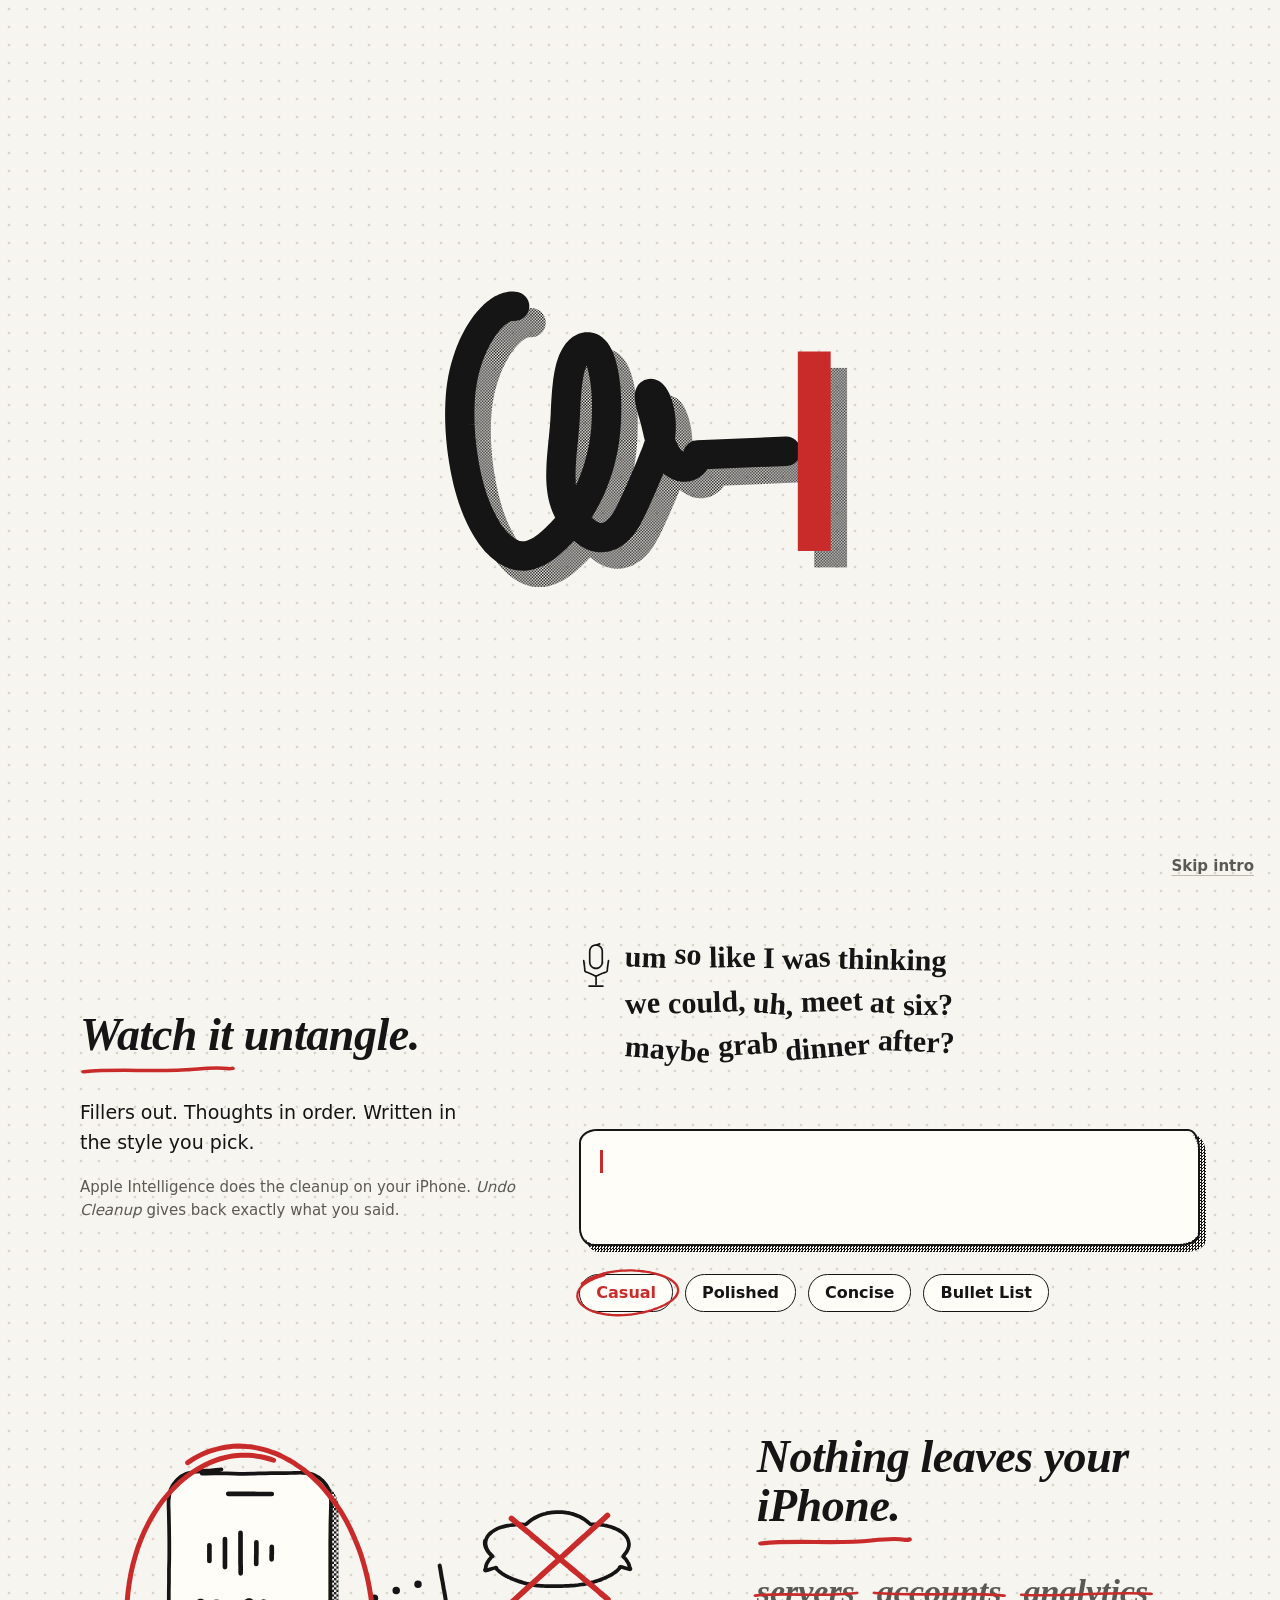
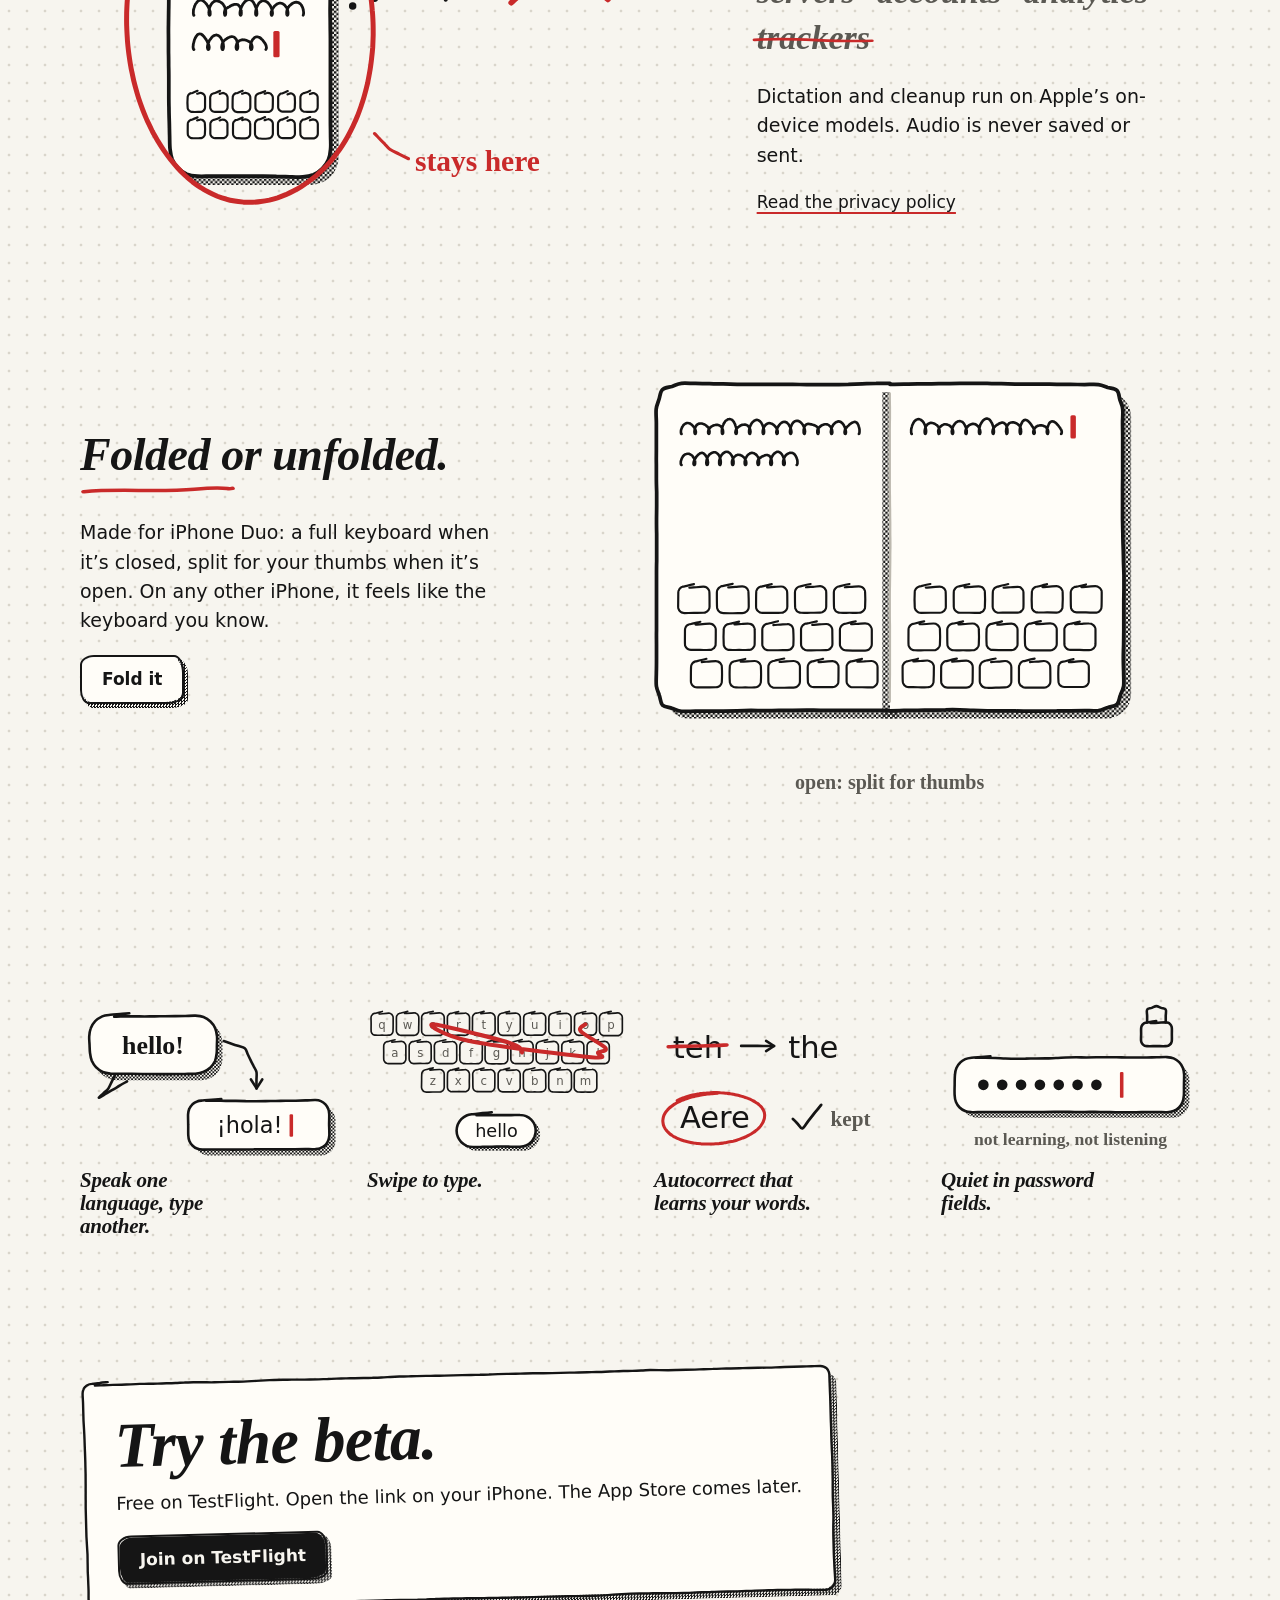
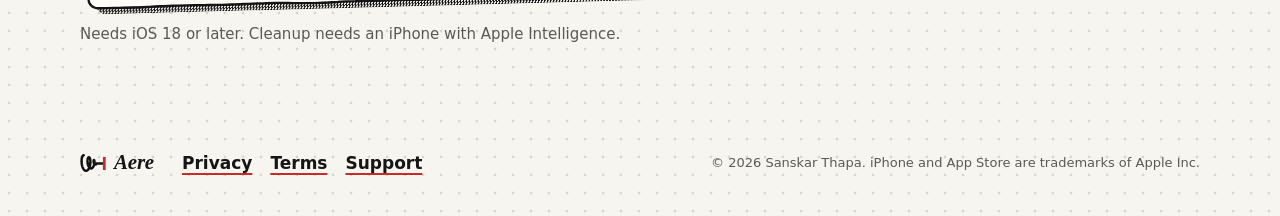
==== commit c03721b5: "Link the TestFlight public beta" ====
--- a/index.html
+++ b/index.html
@@ -62,8 +62,8 @@
         <svg viewBox="0 0 90 60" data-art="note-arrow"></svg></p>
       <p class="sub wr" style="--d:.15s">An iPhone keyboard that turns the way you talk into tidy text. On your phone, never a server.</p>
       <div class="cta fade" style="--d:.35s">
-        <a class="btn" href="#how">See how it works</a>
-        <p class="soon-tag"><span class="hand">TestFlight soon</span></p>
+        <a class="btn" href="https://testflight.apple.com/join/S5NNvTRe">Join the beta</a>
+        <a class="btn ghost" href="#how">See how it works</a>
       </div>
     </div>
     <svg class="divider" viewBox="0 0 640 60" preserveAspectRatio="xMidYMid meet" data-art="divider" aria-hidden="true" style="--d:.4s"></svg>
@@ -147,8 +147,9 @@
     <div class="wrap">
       <div class="stamp">
         <svg class="stamp-edge" data-art="stamp" aria-hidden="true"></svg>
-        <h2 id="get-title">TestFlight soon.</h2>
-        <p>Then the App Store, free. There&rsquo;s no link yet.</p>
+        <h2 id="get-title">Try the beta.</h2>
+        <p>Free on TestFlight. Open the link on your iPhone. The App Store comes later.</p>
+        <p class="stamp-cta"><a class="btn" href="https://testflight.apple.com/join/S5NNvTRe">Join on TestFlight</a></p>
       </div>
       <p class="small fade" style="--d:.6s">Needs iOS 18 or later. Cleanup needs an iPhone with Apple Intelligence.</p>
     </div>
--- a/styles.css
+++ b/styles.css
@@ -238,12 +238,6 @@
 
 .sub { font-size: clamp(19px, 2.4vw, 23px); max-width: 30ch; color: var(--ink); }
 .cta { display: flex; flex-wrap: wrap; align-items: center; gap: 18px 26px; margin-top: 26px; }
-.soon-tag { margin: 0; }
-.soon-tag .hand {
-  display: inline-block; font-size: 19px; color: var(--accent);
-  padding: 6px 14px; border: 2px dashed var(--accent); border-radius: var(--rough-sm);
-  transform: rotate(-3deg);
-}
 
 .margin-note { display: none; }
 @media (min-width: 1100px) {
@@ -352,7 +346,7 @@
 @media (min-width: 600px) { .vigs { grid-template-columns: 1fr 1fr; } }
 @media (min-width: 1040px) { .vigs { grid-template-columns: repeat(4, 1fr); } }
 
-/* ---------- Coming soon ---------- */
+/* ---------- Try the beta ---------- */
 
 section.get { padding-bottom: 20px; }
 .stamp {
@@ -369,6 +363,7 @@
 .stamp-edge path { stroke-width: 2.4; }
 .stamp h2 { font-size: clamp(38px, 9vw, 64px); margin: 0 0 .15em; }
 .stamp p { margin: 0; font-size: 18px; }
+.stamp .stamp-cta { margin-top: 18px; }
 
 /* ---------- Document pages (privacy, terms, support) ---------- */
 
